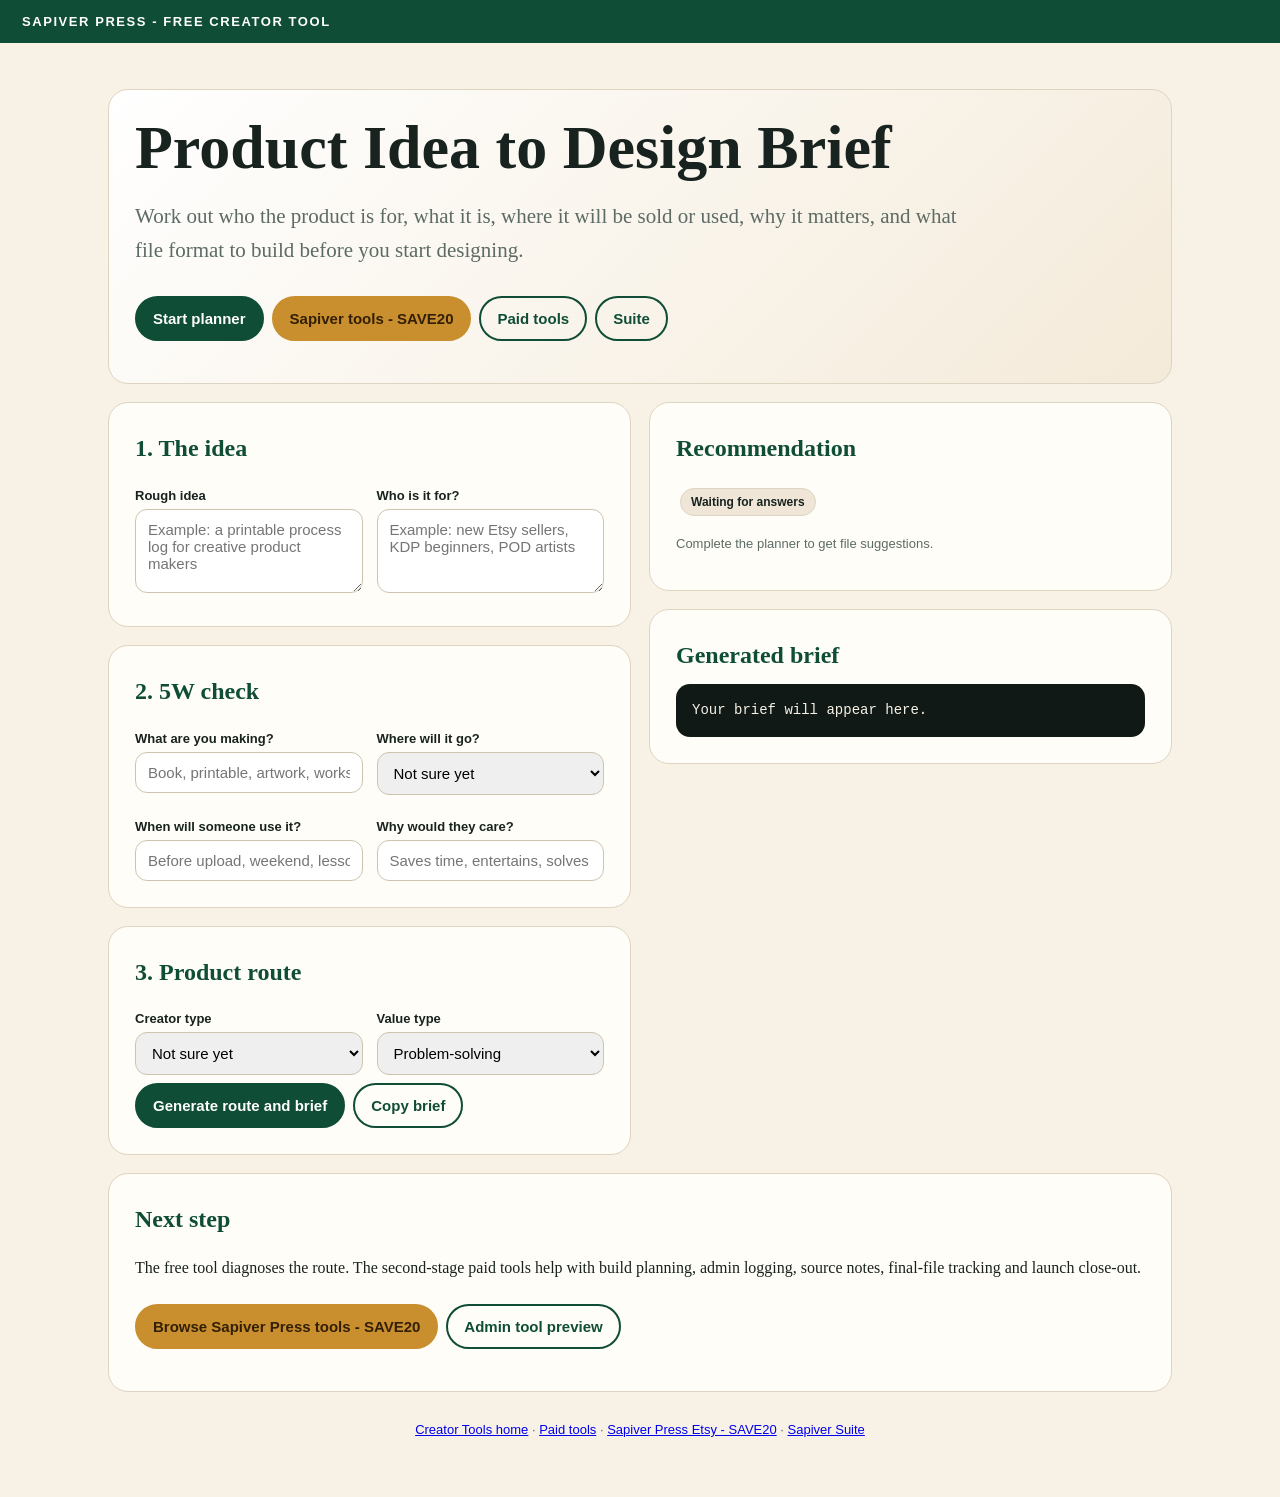
==== product-idea-to-design-brief/index.html @ 30219fad "Add free product idea to design brief tool" ====
<!doctype html>
<html lang="en-GB">
<head>
<meta charset="utf-8">
<meta name="viewport" content="width=device-width, initial-scale=1">
<title>Product Idea to Design Brief | Sapiver Press</title>
<meta name="description" content="Free Sapiver Press planning tool: turn a rough idea into a product route, file-format suggestion and design brief.">
<style>
:root{--ink:#18231f;--muted:#5d6b65;--paper:#f7f1e6;--panel:#fffdf8;--soft:#efe6d7;--green:#0f4d36;--gold:#c98f2f;--line:#ded4c2}*{box-sizing:border-box}body{margin:0;font-family:Georgia,'Times New Roman',serif;color:var(--ink);background:var(--paper);line-height:1.6}.topbar{background:var(--green);color:white;font:700 13px Arial,sans-serif;letter-spacing:.12em;text-transform:uppercase;padding:14px 22px}.wrap{max-width:1100px;margin:0 auto;padding:28px 18px 60px}header,section,.card{background:var(--panel);border:1px solid var(--line);border-radius:20px;padding:26px;margin-top:18px}header{background:linear-gradient(135deg,#fff 0%,#f4ead9 100%)}h1{font-size:clamp(34px,6vw,62px);line-height:1.02;margin:0 0 16px}h2{color:var(--green);margin:0 0 10px}.subtitle{font-size:21px;color:var(--muted);max-width:850px}.grid{display:grid;grid-template-columns:1fr 1fr;gap:18px}.formgrid{display:grid;grid-template-columns:1fr 1fr;gap:14px}label{display:block;font:700 13px Arial,sans-serif;margin:10px 0 6px}textarea,input,select{width:100%;border:1px solid #cfc3af;border-radius:12px;padding:11px 12px;font:15px Arial,sans-serif}textarea{min-height:84px}.btn{display:inline-block;margin:8px 8px 0 0;padding:12px 16px;border-radius:999px;border:2px solid var(--green);text-decoration:none;font:700 15px Arial,sans-serif;color:var(--green);cursor:pointer;background:transparent}.primary{background:var(--green);color:white}.gold{background:var(--gold);border-color:var(--gold);color:#332004}.tag{display:inline-block;background:var(--soft);border:1px solid var(--line);border-radius:999px;padding:6px 10px;margin:4px;font:700 12px Arial,sans-serif}.output{white-space:pre-wrap;background:#101915;color:#f7f1e6;border-radius:14px;padding:16px;font:14px/1.45 Consolas,Monaco,monospace;overflow:auto;max-height:520px}.mini{font:13px Arial,sans-serif;color:var(--muted)}footer{text-align:center;color:var(--muted);font:13px Arial,sans-serif;margin-top:30px}@media(max-width:850px){.grid,.formgrid{grid-template-columns:1fr}}
</style>
</head>
<body><div class="topbar">Sapiver Press - Free Creator Tool</div><main class="wrap">
<header><h1>Product Idea to Design Brief</h1><p class="subtitle">Work out who the product is for, what it is, where it will be sold or used, why it matters, and what file format to build before you start designing.</p><p><a class="btn primary" href="#planner">Start planner</a><a class="btn gold" href="https://sapiverpress.etsy.com?coupon=SAVE20">Sapiver tools - SAVE20</a><a class="btn" href="/paid-tools/">Paid tools</a><a class="btn" href="https://suite.sapiverpress.co.uk">Suite</a></p></header>
<div class="grid" id="planner"><div>
<section><h2>1. The idea</h2><div class="formgrid"><div><label>Rough idea</label><textarea id="idea" placeholder="Example: a printable process log for creative product makers"></textarea></div><div><label>Who is it for?</label><textarea id="who" placeholder="Example: new Etsy sellers, KDP beginners, POD artists"></textarea></div></div></section>
<section><h2>2. 5W check</h2><div class="formgrid"><div><label>What are you making?</label><input id="what" placeholder="Book, printable, artwork, worksheet, tool..."></div><div><label>Where will it go?</label><select id="where"><option>Not sure yet</option><option>Amazon KDP</option><option>Etsy digital download</option><option>Print-on-demand</option><option>Own website/free resource</option><option>Classroom/home printable</option></select></div><div><label>When will someone use it?</label><input id="when" placeholder="Before upload, weekend, lesson, gift..."></div><div><label>Why would they care?</label><input id="why" placeholder="Saves time, entertains, solves a problem..."></div></div></section>
<section><h2>3. Product route</h2><div class="formgrid"><div><label>Creator type</label><select id="creator"><option>Not sure yet</option><option>Publisher / author</option><option>Printable seller</option><option>Designer</option><option>Artist</option><option>POD seller</option><option>Worksheet creator</option><option>Game/product maker</option></select></div><div><label>Value type</label><select id="value"><option>Problem-solving</option><option>Entertainment</option><option>Educational</option><option>Relaxing</option><option>Mixed</option></select></div></div><button class="btn primary" onclick="generate()">Generate route and brief</button><button class="btn" onclick="copyBrief()">Copy brief</button></section>
</div><aside><section><h2>Recommendation</h2><p id="route"><span class="tag">Waiting for answers</span></p><p id="files" class="mini">Complete the planner to get file suggestions.</p></section><section><h2>Generated brief</h2><div class="output" id="out">Your brief will appear here.</div></section></aside></div>
<section><h2>Next step</h2><p>The free tool diagnoses the route. The second-stage paid tools help with build planning, admin logging, source notes, final-file tracking and launch close-out.</p><p><a class="btn gold" href="https://sapiverpress.etsy.com?coupon=SAVE20">Browse Sapiver Press tools - SAVE20</a><a class="btn" href="/admin-checklist/">Admin tool preview</a></p></section>
<footer><a href="/">Creator Tools home</a> · <a href="/paid-tools/">Paid tools</a> · <a href="https://sapiverpress.etsy.com?coupon=SAVE20">Sapiver Press Etsy - SAVE20</a> · <a href="https://suite.sapiverpress.co.uk">Sapiver Suite</a></footer>
</main><script>
function v(id){return document.getElementById(id).value.trim()}
function detect(){const txt=(v('where')+' '+v('creator')+' '+v('what')+' '+v('idea')).toLowerCase();if(txt.includes('kdp')||txt.includes('paperback')||txt.includes('book'))return 'KDP / publishing route';if(txt.includes('etsy')||txt.includes('printable')||txt.includes('pdf'))return 'Etsy printable / digital download route';if(txt.includes('pod')||txt.includes('print-on-demand'))return 'POD artwork route';if(txt.includes('worksheet')||txt.includes('classroom'))return 'Worksheet / classroom resource route';if(txt.includes('website')||txt.includes('free resource'))return 'Website lead magnet route';return 'Idea not ready / needs route decision'}
function fileList(route){if(route.includes('KDP'))return ['Interior PDF','Full-spread cover PDF','Upload notes','Title/description/keyword draft','Final-file folder'];if(route.includes('Etsy'))return ['Printable PDF','Customer ZIP','Readme/start-here file','Preview images','Listing text'];if(route.includes('POD'))return ['Provider template','High-resolution artwork','Transparent PNG if needed','Mockups','Safe-area notes'];if(route.includes('Worksheet'))return ['A4 PDF','US Letter PDF if needed','Answer sheet','Teacher/parent notes','Preview images'];if(route.includes('Website'))return ['HTML landing page','Downloadable PDF','CTA link','Simple deployment notes'];return ['5W answers','Niche/audience notes','Distribution route decision','Finished product sentence']}
function generate(){const route=detect();const files=fileList(route);document.getElementById('route').innerHTML='<span class="tag">'+route+'</span>';document.getElementById('files').innerHTML='<strong>Files to build:</strong><br>- '+files.join('<br>- ');const brief=`SAPIVER PRESS - PRODUCT IDEA TO DESIGN BRIEF\n\nIdea: ${v('idea')||'[not filled]'}\nWho: ${v('who')||'[not filled]'}\nWhat: ${v('what')||'[not filled]'}\nWhere: ${v('where')||'[not filled]'}\nWhen: ${v('when')||'[not filled]'}\nWhy: ${v('why')||'[not filled]'}\nCreator type: ${v('creator')||'[not filled]'}\nValue type: ${v('value')||'[not filled]'}\n\nSuggested route: ${route}\n\nFiles to build:\n- ${files.join('\n- ')}\n\nNext action:\nCreate a folder, build one small sample/test file, then move into the paid build/admin tools if the route is worth pursuing.\n\nSapiver Press SAVE20 link:\nhttps://sapiverpress.etsy.com?coupon=SAVE20`;document.getElementById('out').textContent=brief}
function copyBrief(){navigator.clipboard.writeText(document.getElementById('out').textContent)}
</script></body></html>
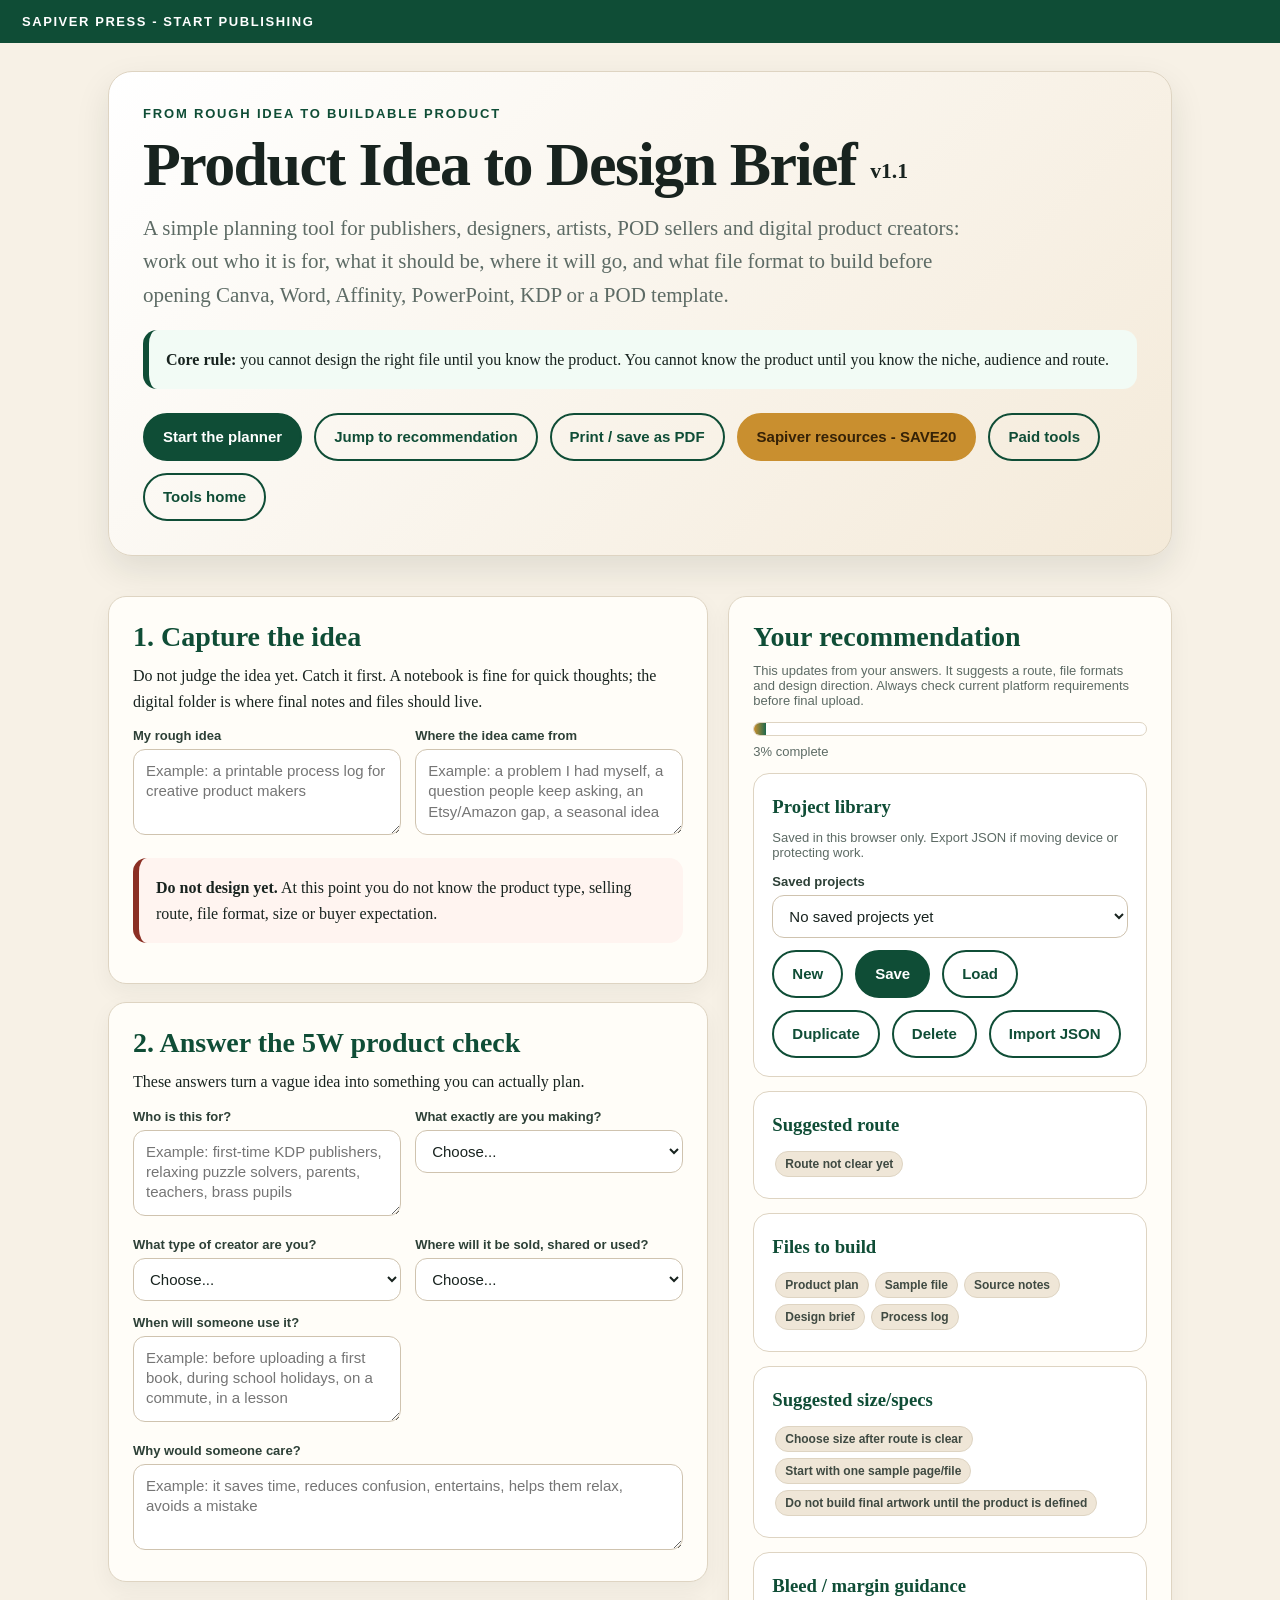
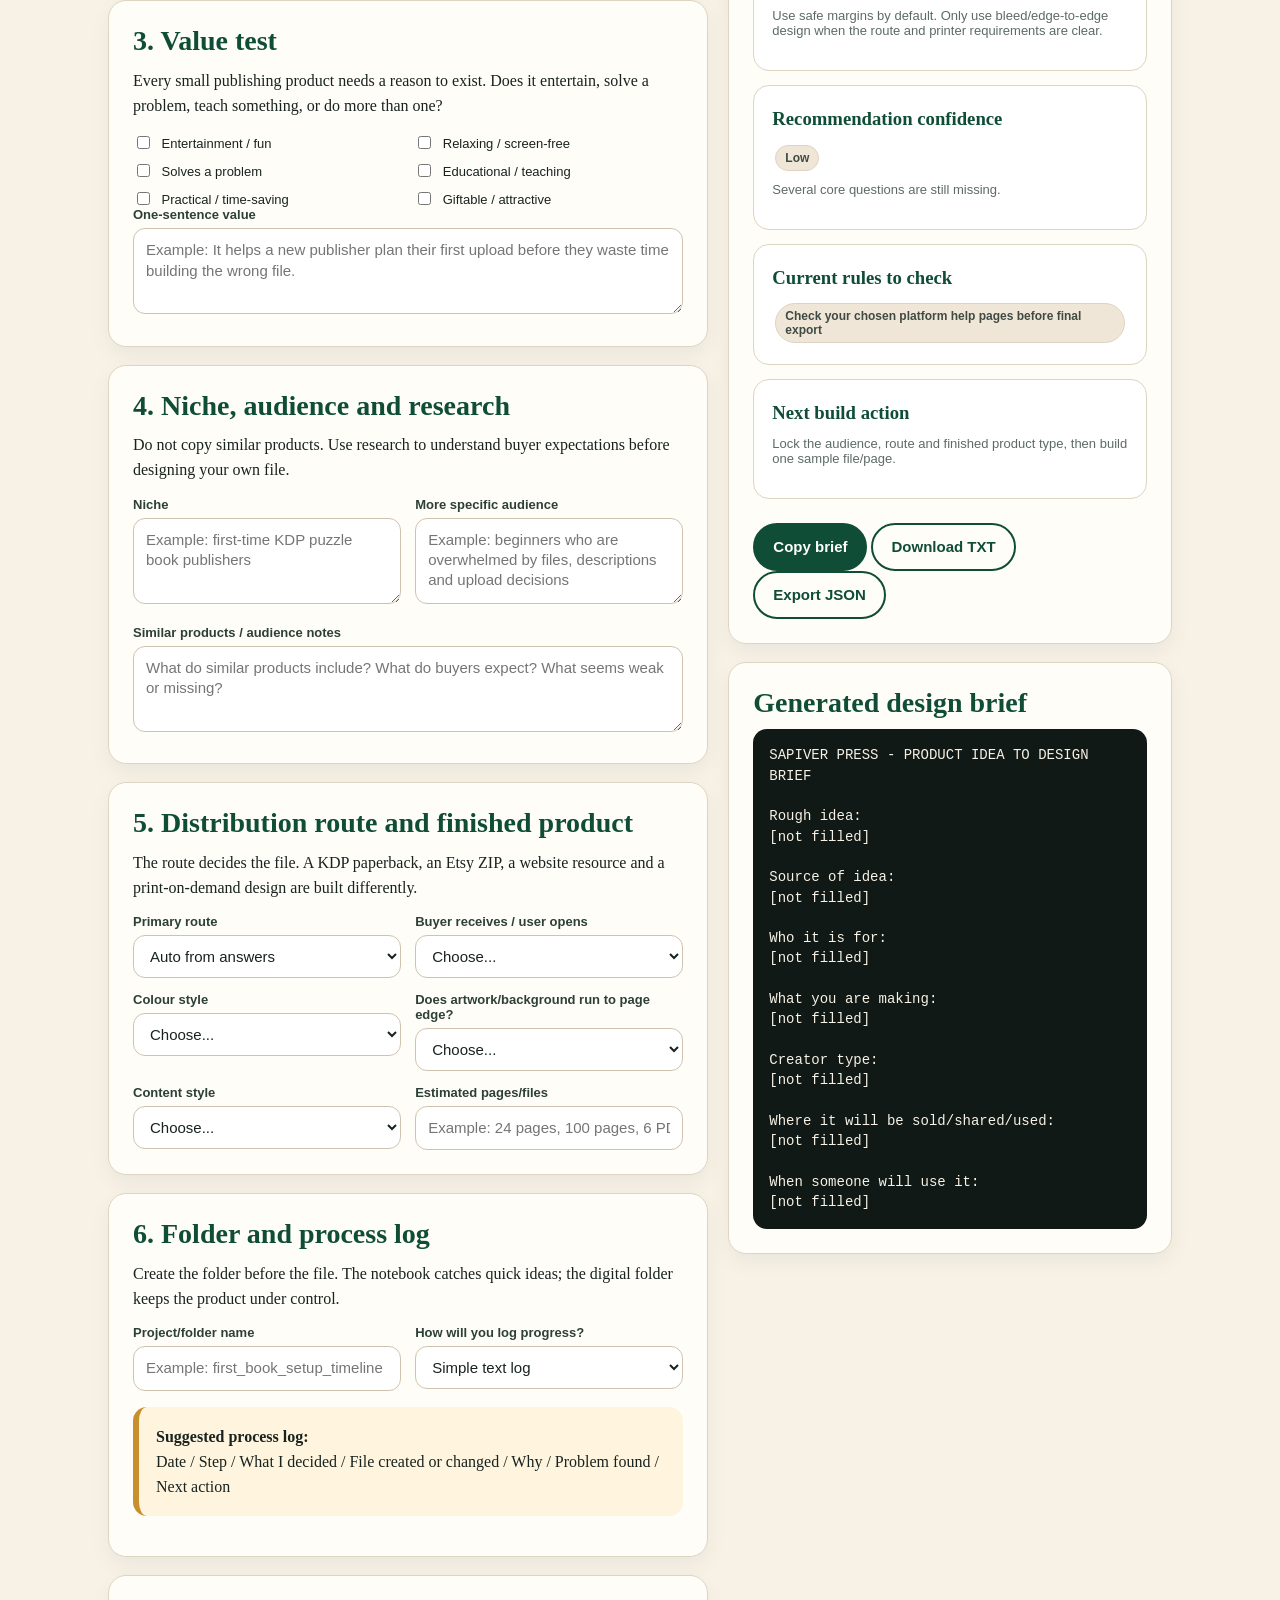
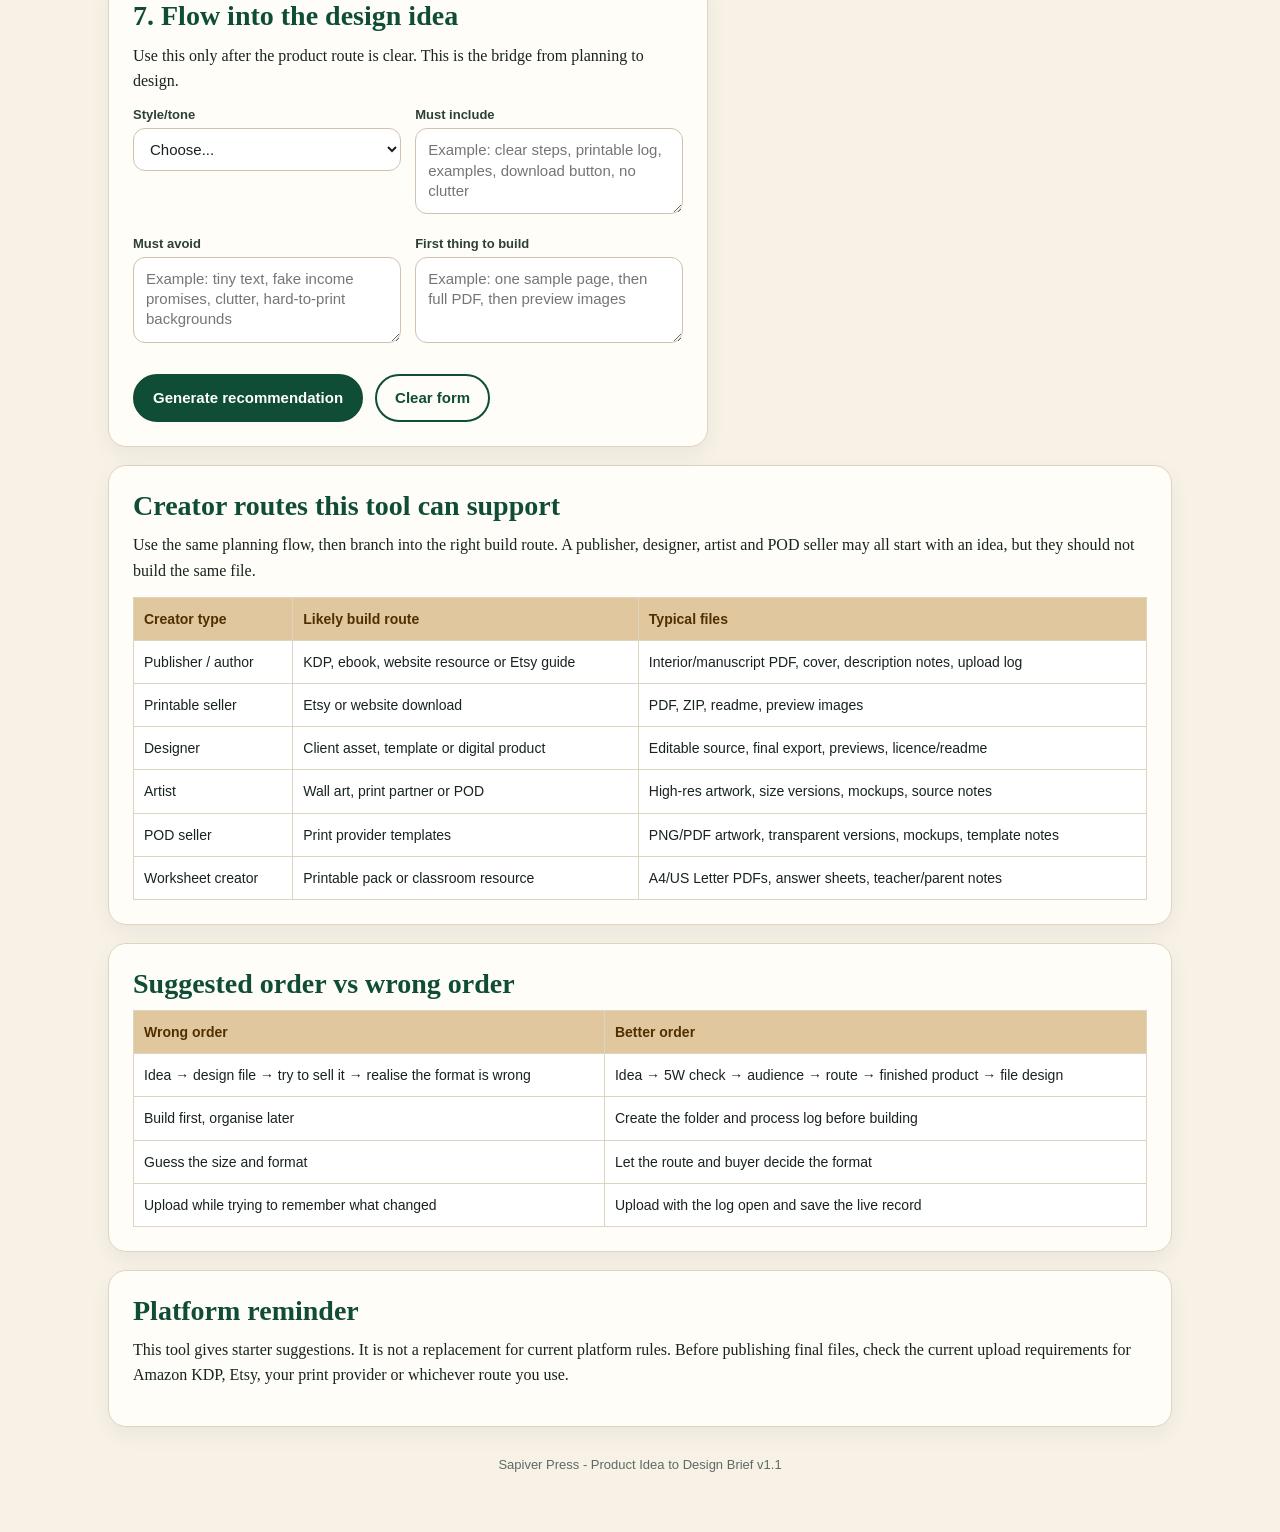
==== commit e4da8df3: "Replace rough planner with v1.1 uploaded HTML" ====
--- a/product-idea-to-design-brief/index.html
+++ b/product-idea-to-design-brief/index.html
@@ -1,27 +1,486 @@
 <!doctype html>
 <html lang="en-GB">
 <head>
-<meta charset="utf-8">
-<meta name="viewport" content="width=device-width, initial-scale=1">
-<title>Product Idea to Design Brief | Sapiver Press</title>
-<meta name="description" content="Free Sapiver Press planning tool: turn a rough idea into a product route, file-format suggestion and design brief.">
-<style>
-:root{--ink:#18231f;--muted:#5d6b65;--paper:#f7f1e6;--panel:#fffdf8;--soft:#efe6d7;--green:#0f4d36;--gold:#c98f2f;--line:#ded4c2}*{box-sizing:border-box}body{margin:0;font-family:Georgia,'Times New Roman',serif;color:var(--ink);background:var(--paper);line-height:1.6}.topbar{background:var(--green);color:white;font:700 13px Arial,sans-serif;letter-spacing:.12em;text-transform:uppercase;padding:14px 22px}.wrap{max-width:1100px;margin:0 auto;padding:28px 18px 60px}header,section,.card{background:var(--panel);border:1px solid var(--line);border-radius:20px;padding:26px;margin-top:18px}header{background:linear-gradient(135deg,#fff 0%,#f4ead9 100%)}h1{font-size:clamp(34px,6vw,62px);line-height:1.02;margin:0 0 16px}h2{color:var(--green);margin:0 0 10px}.subtitle{font-size:21px;color:var(--muted);max-width:850px}.grid{display:grid;grid-template-columns:1fr 1fr;gap:18px}.formgrid{display:grid;grid-template-columns:1fr 1fr;gap:14px}label{display:block;font:700 13px Arial,sans-serif;margin:10px 0 6px}textarea,input,select{width:100%;border:1px solid #cfc3af;border-radius:12px;padding:11px 12px;font:15px Arial,sans-serif}textarea{min-height:84px}.btn{display:inline-block;margin:8px 8px 0 0;padding:12px 16px;border-radius:999px;border:2px solid var(--green);text-decoration:none;font:700 15px Arial,sans-serif;color:var(--green);cursor:pointer;background:transparent}.primary{background:var(--green);color:white}.gold{background:var(--gold);border-color:var(--gold);color:#332004}.tag{display:inline-block;background:var(--soft);border:1px solid var(--line);border-radius:999px;padding:6px 10px;margin:4px;font:700 12px Arial,sans-serif}.output{white-space:pre-wrap;background:#101915;color:#f7f1e6;border-radius:14px;padding:16px;font:14px/1.45 Consolas,Monaco,monospace;overflow:auto;max-height:520px}.mini{font:13px Arial,sans-serif;color:var(--muted)}footer{text-align:center;color:var(--muted);font:13px Arial,sans-serif;margin-top:30px}@media(max-width:850px){.grid,.formgrid{grid-template-columns:1fr}}
-</style>
+  <meta charset="utf-8">
+  <meta name="viewport" content="width=device-width, initial-scale=1">
+  <title>Product Idea to Design Brief v1.1 | Sapiver Press</title>
+  <meta name="description" content="A guided Sapiver Press planning tool for publishers, designers, artists, POD sellers and digital product creators: turn a rough idea into a route, file-format recommendation and design brief.">
+  <meta name="robots" content="index,follow">
+  <style>
+    :root{
+      --ink:#18231f;--muted:#5d6b65;--paper:#f7f1e6;--panel:#fffdf8;--soft:#efe6d7;
+      --green:#0f4d36;--green2:#1d684d;--gold:#c98f2f;--line:#ded4c2;--warn:#fff4dd;
+      --bad:#8b2f24;--good:#0f4d36;--blue:#244a73;--shadow:0 14px 34px rgba(24,35,31,.10);
+    }
+    *{box-sizing:border-box}
+    html{scroll-behavior:smooth}
+    body{margin:0;font-family:Georgia,'Times New Roman',serif;color:var(--ink);background:var(--paper);line-height:1.58}
+    a{color:var(--green2);font-weight:700}
+    .topbar{background:var(--green);color:white;font:700 13px Arial,sans-serif;letter-spacing:.12em;text-transform:uppercase;padding:14px 22px}
+    .wrap{max-width:1100px;margin:0 auto;padding:28px 18px 60px}
+    header.hero{background:linear-gradient(135deg,#fff 0%,#f4ead9 100%);border:1px solid var(--line);border-radius:24px;padding:34px;box-shadow:var(--shadow)}
+    .eyebrow{color:var(--green);font:700 13px Arial,sans-serif;letter-spacing:.14em;text-transform:uppercase;margin-bottom:12px}
+    h1{font-size:clamp(34px,6vw,62px);line-height:1.02;margin:0 0 16px;letter-spacing:-.025em}
+    .subtitle{font-size:21px;color:var(--muted);max-width:850px;margin:0 0 18px}
+    .small{font:14px Arial,sans-serif;color:var(--muted)}
+    .buttons{display:flex;flex-wrap:wrap;gap:12px;margin-top:24px}
+    .btn{display:inline-flex;align-items:center;justify-content:center;gap:8px;font:700 15px Arial,sans-serif;text-decoration:none;border-radius:999px;padding:13px 18px;border:2px solid var(--green);cursor:pointer;line-height:1.2}
+    .btn.primary{background:var(--green);color:white}.btn.secondary{background:transparent;color:var(--green)}.btn.gold{background:var(--gold);border-color:var(--gold);color:#352207}
+    .grid{display:grid;grid-template-columns:1.15fr .85fr;gap:20px;margin-top:22px;align-items:start}
+    section,.card{background:var(--panel);border:1px solid var(--line);border-radius:18px;padding:24px;margin-top:18px;box-shadow:0 8px 22px rgba(24,35,31,.05)}
+    section h2,.card h2{font-size:28px;line-height:1.16;margin:0 0 10px;color:var(--green)}
+    section h3{font-size:21px;margin:22px 0 8px;color:#26372f}
+    p{margin:0 0 14px}.mini{font:13px Arial,sans-serif;color:var(--muted)}
+    .callout{background:var(--warn);border-left:6px solid var(--gold);padding:17px;border-radius:14px;margin:16px 0}
+    .danger{background:#fff4f0;border-left-color:var(--bad)}
+    .success{background:#f2fbf5;border-left-color:var(--good)}
+    .formgrid{display:grid;grid-template-columns:repeat(2,minmax(0,1fr));gap:14px}
+    label{display:block;font:700 13px Arial,sans-serif;color:#2d4037;margin:0 0 6px}
+    textarea,input,select{width:100%;border:1px solid #cfc3af;border-radius:12px;background:#fff;color:var(--ink);padding:11px 12px;font:15px Arial,sans-serif;line-height:1.35}
+    textarea{min-height:86px;resize:vertical}
+    input[type="checkbox"]{width:auto;margin-right:8px;transform:translateY(1px)}
+    .checks{display:grid;grid-template-columns:repeat(2,minmax(0,1fr));gap:9px 12px;margin-top:8px}
+    .checks label{font-weight:500;margin:0;color:var(--ink)}
+    .stepnav{display:flex;gap:8px;flex-wrap:wrap;margin:20px 0 0}.pill{font:700 12px Arial,sans-serif;color:var(--green);border:1px solid var(--line);background:#fff;border-radius:999px;padding:8px 10px;text-decoration:none}
+    .sticky{position:sticky;top:16px}.result{background:#fff;border:1px solid var(--line);border-radius:16px;padding:18px;margin-top:14px}.result h3{margin:0 0 8px;color:var(--green)}
+    .tag{display:inline-block;background:var(--soft);border:1px solid var(--line);border-radius:999px;padding:5px 9px;margin:3px;font:700 12px Arial,sans-serif;color:#3f4a42}
+    .output{white-space:pre-wrap;background:#101915;color:#f7f1e6;border-radius:14px;padding:16px;font:14px/1.45 Consolas,Monaco,monospace;overflow:auto;max-height:500px}
+    .progressbox{background:#fff;border:1px solid var(--line);border-radius:999px;height:14px;overflow:hidden;margin:10px 0 8px}.progressbar{height:100%;width:0;background:linear-gradient(90deg,var(--gold),var(--green2));transition:width .2s ease}
+    table{width:100%;border-collapse:collapse;margin-top:10px;font-family:Arial,sans-serif;font-size:14px;background:white}th,td{border:1px solid var(--line);padding:10px;vertical-align:top}th{background:#e0c79d;color:#503000;text-align:left}
+    footer{text-align:center;color:var(--muted);font:13px Arial,sans-serif;margin-top:30px}
+    .hiddenprint{display:block}
+    @media(max-width:900px){.grid{grid-template-columns:1fr}.sticky{position:static}.formgrid{grid-template-columns:1fr}.checks{grid-template-columns:1fr}}
+    @media print{body{background:white}.topbar,.buttons,.stepnav,.sticky .buttons,.hiddenprint{display:none!important}.wrap{max-width:none;padding:0}header.hero,section,.card{box-shadow:none;border-radius:0;break-inside:avoid}.grid{display:block}.output{background:#fff;color:#111;border:1px solid #999}.result{break-inside:avoid}}
+  </style>
 </head>
-<body><div class="topbar">Sapiver Press - Free Creator Tool</div><main class="wrap">
-<header><h1>Product Idea to Design Brief</h1><p class="subtitle">Work out who the product is for, what it is, where it will be sold or used, why it matters, and what file format to build before you start designing.</p><p><a class="btn primary" href="#planner">Start planner</a><a class="btn gold" href="https://sapiverpress.etsy.com?coupon=SAVE20">Sapiver tools - SAVE20</a><a class="btn" href="/paid-tools/">Paid tools</a><a class="btn" href="https://suite.sapiverpress.co.uk">Suite</a></p></header>
-<div class="grid" id="planner"><div>
-<section><h2>1. The idea</h2><div class="formgrid"><div><label>Rough idea</label><textarea id="idea" placeholder="Example: a printable process log for creative product makers"></textarea></div><div><label>Who is it for?</label><textarea id="who" placeholder="Example: new Etsy sellers, KDP beginners, POD artists"></textarea></div></div></section>
-<section><h2>2. 5W check</h2><div class="formgrid"><div><label>What are you making?</label><input id="what" placeholder="Book, printable, artwork, worksheet, tool..."></div><div><label>Where will it go?</label><select id="where"><option>Not sure yet</option><option>Amazon KDP</option><option>Etsy digital download</option><option>Print-on-demand</option><option>Own website/free resource</option><option>Classroom/home printable</option></select></div><div><label>When will someone use it?</label><input id="when" placeholder="Before upload, weekend, lesson, gift..."></div><div><label>Why would they care?</label><input id="why" placeholder="Saves time, entertains, solves a problem..."></div></div></section>
-<section><h2>3. Product route</h2><div class="formgrid"><div><label>Creator type</label><select id="creator"><option>Not sure yet</option><option>Publisher / author</option><option>Printable seller</option><option>Designer</option><option>Artist</option><option>POD seller</option><option>Worksheet creator</option><option>Game/product maker</option></select></div><div><label>Value type</label><select id="value"><option>Problem-solving</option><option>Entertainment</option><option>Educational</option><option>Relaxing</option><option>Mixed</option></select></div></div><button class="btn primary" onclick="generate()">Generate route and brief</button><button class="btn" onclick="copyBrief()">Copy brief</button></section>
-</div><aside><section><h2>Recommendation</h2><p id="route"><span class="tag">Waiting for answers</span></p><p id="files" class="mini">Complete the planner to get file suggestions.</p></section><section><h2>Generated brief</h2><div class="output" id="out">Your brief will appear here.</div></section></aside></div>
-<section><h2>Next step</h2><p>The free tool diagnoses the route. The second-stage paid tools help with build planning, admin logging, source notes, final-file tracking and launch close-out.</p><p><a class="btn gold" href="https://sapiverpress.etsy.com?coupon=SAVE20">Browse Sapiver Press tools - SAVE20</a><a class="btn" href="/admin-checklist/">Admin tool preview</a></p></section>
-<footer><a href="/">Creator Tools home</a> · <a href="/paid-tools/">Paid tools</a> · <a href="https://sapiverpress.etsy.com?coupon=SAVE20">Sapiver Press Etsy - SAVE20</a> · <a href="https://suite.sapiverpress.co.uk">Sapiver Suite</a></footer>
-</main><script>
-function v(id){return document.getElementById(id).value.trim()}
-function detect(){const txt=(v('where')+' '+v('creator')+' '+v('what')+' '+v('idea')).toLowerCase();if(txt.includes('kdp')||txt.includes('paperback')||txt.includes('book'))return 'KDP / publishing route';if(txt.includes('etsy')||txt.includes('printable')||txt.includes('pdf'))return 'Etsy printable / digital download route';if(txt.includes('pod')||txt.includes('print-on-demand'))return 'POD artwork route';if(txt.includes('worksheet')||txt.includes('classroom'))return 'Worksheet / classroom resource route';if(txt.includes('website')||txt.includes('free resource'))return 'Website lead magnet route';return 'Idea not ready / needs route decision'}
-function fileList(route){if(route.includes('KDP'))return ['Interior PDF','Full-spread cover PDF','Upload notes','Title/description/keyword draft','Final-file folder'];if(route.includes('Etsy'))return ['Printable PDF','Customer ZIP','Readme/start-here file','Preview images','Listing text'];if(route.includes('POD'))return ['Provider template','High-resolution artwork','Transparent PNG if needed','Mockups','Safe-area notes'];if(route.includes('Worksheet'))return ['A4 PDF','US Letter PDF if needed','Answer sheet','Teacher/parent notes','Preview images'];if(route.includes('Website'))return ['HTML landing page','Downloadable PDF','CTA link','Simple deployment notes'];return ['5W answers','Niche/audience notes','Distribution route decision','Finished product sentence']}
-function generate(){const route=detect();const files=fileList(route);document.getElementById('route').innerHTML='<span class="tag">'+route+'</span>';document.getElementById('files').innerHTML='<strong>Files to build:</strong><br>- '+files.join('<br>- ');const brief=`SAPIVER PRESS - PRODUCT IDEA TO DESIGN BRIEF\n\nIdea: ${v('idea')||'[not filled]'}\nWho: ${v('who')||'[not filled]'}\nWhat: ${v('what')||'[not filled]'}\nWhere: ${v('where')||'[not filled]'}\nWhen: ${v('when')||'[not filled]'}\nWhy: ${v('why')||'[not filled]'}\nCreator type: ${v('creator')||'[not filled]'}\nValue type: ${v('value')||'[not filled]'}\n\nSuggested route: ${route}\n\nFiles to build:\n- ${files.join('\n- ')}\n\nNext action:\nCreate a folder, build one small sample/test file, then move into the paid build/admin tools if the route is worth pursuing.\n\nSapiver Press SAVE20 link:\nhttps://sapiverpress.etsy.com?coupon=SAVE20`;document.getElementById('out').textContent=brief}
-function copyBrief(){navigator.clipboard.writeText(document.getElementById('out').textContent)}
-</script></body></html>
+<body>
+  <div class="topbar">Sapiver Press - Start Publishing</div>
+  <main class="wrap">
+    <header class="hero">
+      <div class="eyebrow">From rough idea to buildable product</div>
+      <h1>Product Idea to Design Brief <span style="font-size:.35em;letter-spacing:0;vertical-align:middle">v1.1</span></h1>
+      <p class="subtitle">A simple planning tool for publishers, designers, artists, POD sellers and digital product creators: work out who it is for, what it should be, where it will go, and what file format to build before opening Canva, Word, Affinity, PowerPoint, KDP or a POD template.</p>
+      <div class="callout success"><strong>Core rule:</strong> you cannot design the right file until you know the product. You cannot know the product until you know the niche, audience and route.</div>
+      <div class="buttons">
+        <a class="btn primary" href="#planner">Start the planner</a>
+        <a class="btn secondary" href="#result">Jump to recommendation</a>
+        <button class="btn secondary" type="button" onclick="window.print()">Print / save as PDF</button>
+        <a class="btn gold" href="https://sapiverpress.etsy.com?coupon=SAVE20">Sapiver resources - SAVE20</a>
+        <a class="btn secondary" href="/paid-tools/">Paid tools</a>
+        <a class="btn secondary" href="/">Tools home</a>
+      </div>
+    </header>
+
+    <div class="grid">
+      <div id="planner">
+        <section id="idea">
+          <h2>1. Capture the idea</h2>
+          <p>Do not judge the idea yet. Catch it first. A notebook is fine for quick thoughts; the digital folder is where final notes and files should live.</p>
+          <div class="formgrid">
+            <div><label for="ideaText">My rough idea</label><textarea id="ideaText" placeholder="Example: a printable process log for creative product makers"></textarea></div>
+            <div><label for="ideaSource">Where the idea came from</label><textarea id="ideaSource" placeholder="Example: a problem I had myself, a question people keep asking, an Etsy/Amazon gap, a seasonal idea"></textarea></div>
+          </div>
+          <div class="callout danger"><strong>Do not design yet.</strong> At this point you do not know the product type, selling route, file format, size or buyer expectation.</div>
+        </section>
+
+        <section id="fivew">
+          <h2>2. Answer the 5W product check</h2>
+          <p>These answers turn a vague idea into something you can actually plan.</p>
+          <div class="formgrid">
+            <div><label for="who">Who is this for?</label><textarea id="who" placeholder="Example: first-time KDP publishers, relaxing puzzle solvers, parents, teachers, brass pupils"></textarea></div>
+            <div><label for="what">What exactly are you making?</label><select id="what"><option value="">Choose...</option><option>Paperback book</option><option>Printable PDF</option><option>Digital ZIP pack</option><option>Worksheet pack</option><option>Notebook / planner</option><option>Checklist / process log</option><option>Guide / workbook</option><option>Game / cards</option><option>Website free resource</option><option>POD artwork/product</option><option>Other</option></select></div>
+            <div><label for="creatorType">What type of creator are you?</label><select id="creatorType"><option value="">Choose...</option><option>Publisher / author</option><option>Printable seller</option><option>Designer</option><option>Artist</option><option>POD seller</option><option>Worksheet creator</option><option>Game/product maker</option><option>Digital product maker</option><option>Not sure yet</option></select></div>
+            <div><label for="where">Where will it be sold, shared or used?</label><select id="where"><option value="">Choose...</option><option>Amazon KDP</option><option>Etsy digital download</option><option>Own website/free resource</option><option>Print-on-demand</option><option>Classroom/home use</option><option>Social traffic lead magnet</option><option>Bundle with another product</option><option>Not sure yet</option></select></div>
+            <div><label for="whenUse">When will someone use it?</label><textarea id="whenUse" placeholder="Example: before uploading a first book, during school holidays, on a commute, in a lesson"></textarea></div>
+            <div style="grid-column:1/-1"><label for="whyCare">Why would someone care?</label><textarea id="whyCare" placeholder="Example: it saves time, reduces confusion, entertains, helps them relax, avoids a mistake"></textarea></div>
+          </div>
+        </section>
+
+        <section id="value">
+          <h2>3. Value test</h2>
+          <p>Every small publishing product needs a reason to exist. Does it entertain, solve a problem, teach something, or do more than one?</p>
+          <div class="checks">
+            <label><input type="checkbox" id="valEntertainment"> Entertainment / fun</label>
+            <label><input type="checkbox" id="valRelaxing"> Relaxing / screen-free</label>
+            <label><input type="checkbox" id="valProblem"> Solves a problem</label>
+            <label><input type="checkbox" id="valEducation"> Educational / teaching</label>
+            <label><input type="checkbox" id="valPractical"> Practical / time-saving</label>
+            <label><input type="checkbox" id="valGift"> Giftable / attractive</label>
+          </div>
+          <div><label for="valueSentence">One-sentence value</label><textarea id="valueSentence" placeholder="Example: It helps a new publisher plan their first upload before they waste time building the wrong file."></textarea></div>
+        </section>
+
+        <section id="niche">
+          <h2>4. Niche, audience and research</h2>
+          <p>Do not copy similar products. Use research to understand buyer expectations before designing your own file.</p>
+          <div class="formgrid">
+            <div><label for="nicheText">Niche</label><textarea id="nicheText" placeholder="Example: first-time KDP puzzle book publishers"></textarea></div>
+            <div><label for="audienceText">More specific audience</label><textarea id="audienceText" placeholder="Example: beginners who are overwhelmed by files, descriptions and upload decisions"></textarea></div>
+            <div style="grid-column:1/-1"><label for="researchNotes">Similar products / audience notes</label><textarea id="researchNotes" placeholder="What do similar products include? What do buyers expect? What seems weak or missing?"></textarea></div>
+          </div>
+        </section>
+
+        <section id="route">
+          <h2>5. Distribution route and finished product</h2>
+          <p>The route decides the file. A KDP paperback, an Etsy ZIP, a website resource and a print-on-demand design are built differently.</p>
+          <div class="formgrid">
+            <div><label for="primaryRoute">Primary route</label><select id="primaryRoute"><option value="">Auto from answers</option><option>Amazon KDP paperback</option><option>Etsy digital download</option><option>Website resource</option><option>Print-on-demand</option><option>Classroom/home printable</option><option>Social/content resource</option><option>Other/manual</option></select></div>
+            <div><label for="deliveryFormat">Buyer receives / user opens</label><select id="deliveryFormat"><option value="">Choose...</option><option>Printed paperback</option><option>Printable PDF</option><option>ZIP with multiple files</option><option>HTML web page</option><option>PNG/JPG design file</option><option>Mixed bundle</option><option>Not sure</option></select></div>
+            <div><label for="colourMode">Colour style</label><select id="colourMode"><option value="">Choose...</option><option>Black and white</option><option>Colour cover only</option><option>Full colour interior</option><option>Mixed</option></select></div>
+            <div><label for="edgeArt">Does artwork/background run to page edge?</label><select id="edgeArt"><option value="">Choose...</option><option>No - keep safe margins</option><option>Yes - edge-to-edge artwork/background</option><option>Not sure</option></select></div>
+            <div><label for="contentStyle">Content style</label><select id="contentStyle"><option value="">Choose...</option><option>Text-heavy guide</option><option>Puzzle/activity/workbook</option><option>Checklist/process log</option><option>Children/visual/music</option><option>Notebook/planner</option><option>Cards/game</option><option>Artwork/design</option></select></div>
+            <div><label for="pageCount">Estimated pages/files</label><input id="pageCount" placeholder="Example: 24 pages, 100 pages, 6 PDFs"></div>
+          </div>
+        </section>
+
+        <section id="folder">
+          <h2>6. Folder and process log</h2>
+          <p>Create the folder before the file. The notebook catches quick ideas; the digital folder keeps the product under control.</p>
+          <div class="formgrid">
+            <div><label for="projectName">Project/folder name</label><input id="projectName" placeholder="Example: first_book_setup_timeline"></div>
+            <div><label for="logStyle">How will you log progress?</label><select id="logStyle"><option>Simple text log</option><option>Notebook + final digital notes</option><option>Spreadsheet log</option><option>HTML export/print summary</option></select></div>
+          </div>
+          <div class="callout"><strong>Suggested process log:</strong><br>Date / Step / What I decided / File created or changed / Why / Problem found / Next action</div>
+        </section>
+
+        <section id="brief">
+          <h2>7. Flow into the design idea</h2>
+          <p>Use this only after the product route is clear. This is the bridge from planning to design.</p>
+          <div class="formgrid">
+            <div><label for="styleTone">Style/tone</label><select id="styleTone"><option value="">Choose...</option><option>Clean and practical</option><option>Premium and editorial</option><option>Playful and colourful</option><option>Calm and relaxing</option><option>Educational and structured</option><option>Bold social-first</option></select></div>
+            <div><label for="mustInclude">Must include</label><textarea id="mustInclude" placeholder="Example: clear steps, printable log, examples, download button, no clutter"></textarea></div>
+            <div><label for="mustAvoid">Must avoid</label><textarea id="mustAvoid" placeholder="Example: tiny text, fake income promises, clutter, hard-to-print backgrounds"></textarea></div>
+            <div><label for="firstBuild">First thing to build</label><textarea id="firstBuild" placeholder="Example: one sample page, then full PDF, then preview images"></textarea></div>
+          </div>
+          <div class="buttons"><button class="btn primary" type="button" onclick="generateRecommendation(true)">Generate recommendation</button><button class="btn secondary" type="button" onclick="clearAll()">Clear form</button></div>
+        </section>
+      </div>
+
+      <aside class="sticky" id="result">
+        <div class="card">
+          <h2>Your recommendation</h2>
+          <p class="mini">This updates from your answers. It suggests a route, file formats and design direction. Always check current platform requirements before final upload.</p>
+          <div class="progressbox"><div class="progressbar" id="progressbar"></div></div>
+          <div class="mini" id="progressText">0% complete</div>
+          <div class="result hiddenprint">
+            <h3>Project library</h3>
+            <p class="mini">Saved in this browser only. Export JSON if moving device or protecting work.</p>
+            <label for="projectSelect">Saved projects</label>
+            <select id="projectSelect"></select>
+            <div class="buttons" style="margin-top:12px">
+              <button class="btn secondary" type="button" onclick="newProject()">New</button>
+              <button class="btn primary" type="button" onclick="saveProject()">Save</button>
+              <button class="btn secondary" type="button" onclick="loadProject()">Load</button>
+              <button class="btn secondary" type="button" onclick="duplicateProject()">Duplicate</button>
+              <button class="btn secondary" type="button" onclick="deleteProject()">Delete</button>
+              <button class="btn secondary" type="button" onclick="document.getElementById('importFile').click()">Import JSON</button>
+              <input id="importFile" type="file" accept="application/json,.json" style="display:none" onchange="importProjectJSON(event)">
+            </div>
+          </div>
+          <div class="result">
+            <h3>Suggested route</h3>
+            <div id="routeOut"><span class="tag">Fill in the planner</span></div>
+          </div>
+          <div class="result">
+            <h3>Files to build</h3>
+            <div id="filesOut"><span class="tag">Waiting for answers</span></div>
+          </div>
+          <div class="result">
+            <h3>Suggested size/specs</h3>
+            <div id="specsOut"><span class="tag">Waiting for answers</span></div>
+          </div>
+          <div class="result">
+            <h3>Bleed / margin guidance</h3>
+            <p id="bleedOut" class="mini">Waiting for answers.</p>
+          </div>
+          <div class="result">
+            <h3>Recommendation confidence</h3>
+            <div id="confidenceOut"><span class="tag">Waiting for answers</span></div>
+          </div>
+          <div class="result">
+            <h3>Current rules to check</h3>
+            <div id="linksOut" class="mini">Waiting for route.</div>
+          </div>
+          <div class="result">
+            <h3>Next build action</h3>
+            <p id="nextOut" class="mini">Waiting for answers.</p>
+          </div>
+          <div class="buttons hiddenprint">
+            <button class="btn primary" type="button" onclick="copyBrief()">Copy brief</button>
+            <button class="btn secondary" type="button" onclick="downloadText()">Download TXT</button>
+            <button class="btn secondary" type="button" onclick="downloadJSON()">Export JSON</button>
+          </div>
+        </div>
+
+        <div class="card">
+          <h2>Generated design brief</h2>
+          <div class="output" id="briefOut">Complete the planner to generate a design brief.</div>
+        </div>
+      </aside>
+    </div>
+
+    <section>
+      <h2>Creator routes this tool can support</h2>
+      <p>Use the same planning flow, then branch into the right build route. A publisher, designer, artist and POD seller may all start with an idea, but they should not build the same file.</p>
+      <table>
+        <tr><th>Creator type</th><th>Likely build route</th><th>Typical files</th></tr>
+        <tr><td>Publisher / author</td><td>KDP, ebook, website resource or Etsy guide</td><td>Interior/manuscript PDF, cover, description notes, upload log</td></tr>
+        <tr><td>Printable seller</td><td>Etsy or website download</td><td>PDF, ZIP, readme, preview images</td></tr>
+        <tr><td>Designer</td><td>Client asset, template or digital product</td><td>Editable source, final export, previews, licence/readme</td></tr>
+        <tr><td>Artist</td><td>Wall art, print partner or POD</td><td>High-res artwork, size versions, mockups, source notes</td></tr>
+        <tr><td>POD seller</td><td>Print provider templates</td><td>PNG/PDF artwork, transparent versions, mockups, template notes</td></tr>
+        <tr><td>Worksheet creator</td><td>Printable pack or classroom resource</td><td>A4/US Letter PDFs, answer sheets, teacher/parent notes</td></tr>
+      </table>
+    </section>
+
+    <section>
+      <h2>Suggested order vs wrong order</h2>
+      <table>
+        <tr><th>Wrong order</th><th>Better order</th></tr>
+        <tr><td>Idea → design file → try to sell it → realise the format is wrong</td><td>Idea → 5W check → audience → route → finished product → file design</td></tr>
+        <tr><td>Build first, organise later</td><td>Create the folder and process log before building</td></tr>
+        <tr><td>Guess the size and format</td><td>Let the route and buyer decide the format</td></tr>
+        <tr><td>Upload while trying to remember what changed</td><td>Upload with the log open and save the live record</td></tr>
+      </table>
+    </section>
+
+    <section>
+      <h2>Platform reminder</h2>
+      <p>This tool gives starter suggestions. It is not a replacement for current platform rules. Before publishing final files, check the current upload requirements for Amazon KDP, Etsy, your print provider or whichever route you use.</p>
+    </section>
+
+    <footer>Sapiver Press - Product Idea to Design Brief v1.1</footer>
+  </main>
+
+<script>
+const ids = ['ideaText','ideaSource','who','what','creatorType','where','whenUse','whyCare','valueSentence','nicheText','audienceText','researchNotes','primaryRoute','deliveryFormat','colourMode','edgeArt','contentStyle','pageCount','projectName','logStyle','styleTone','mustInclude','mustAvoid','firstBuild'];
+const checks = ['valEntertainment','valRelaxing','valProblem','valEducation','valPractical','valGift'];
+function v(id){const el=document.getElementById(id); return el?String(el.value||'').trim():''}
+function checked(id){const el=document.getElementById(id); return !!(el&&el.checked)}
+function tags(items){return items.filter(Boolean).map(x=>`<span class="tag">${escapeHtml(x)}</span>`).join('')||'<span class="tag">Waiting for answers</span>'}
+function escapeHtml(s){return String(s).replace(/[&<>"]/g,m=>({'&':'&amp;','<':'&lt;','>':'&gt;','"':'&quot;'}[m]))}
+function routeGuess(){
+  const manual=v('primaryRoute'); if(manual) return manual;
+  const where=v('where'), what=v('what'), delivery=v('deliveryFormat'), creator=v('creatorType');
+  const blob=(where+' '+what+' '+delivery+' '+creator+' '+v('contentStyle')).toLowerCase();
+  if(blob.includes('kdp')||blob.includes('paperback')||blob.includes('printed paperback')) return 'Amazon KDP paperback';
+  if(blob.includes('etsy')||blob.includes('zip')) return 'Etsy digital download';
+  if(blob.includes('website')||blob.includes('html')) return 'Website resource';
+  if(blob.includes('print-on-demand')||blob.includes('pod')) return 'Print-on-demand';
+  if(blob.includes('classroom')||blob.includes('home')||blob.includes('printable pdf')||blob.includes('worksheet')) return 'Classroom/home printable';
+  if(blob.includes('social')) return 'Social/content resource';
+  if(creator==='Publisher / author') return 'Publisher route - choose KDP, ebook, website or Etsy';
+  if(creator==='Printable seller') return 'Printable seller route - Etsy/website PDF';
+  if(creator==='Designer') return 'Designer route - client/template deliverables';
+  if(creator==='Artist') return 'Artist route - print/POD/wall-art files';
+  if(creator==='POD seller') return 'Print-on-demand';
+  if(creator==='Worksheet creator') return 'Classroom/home printable';
+  if(creator==='Game/product maker') return 'Game/printable/web product route';
+  if(creator==='Digital product maker') return 'Digital product route - PDF/ZIP/HTML';
+  return 'Route not clear yet';
+}
+function valueTypes(){
+  const out=[];
+  if(checked('valEntertainment')) out.push('Entertainment/fun');
+  if(checked('valRelaxing')) out.push('Relaxing/screen-free');
+  if(checked('valProblem')) out.push('Problem-solving');
+  if(checked('valEducation')) out.push('Educational');
+  if(checked('valPractical')) out.push('Practical/time-saving');
+  if(checked('valGift')) out.push('Giftable/attractive');
+  return out;
+}
+function fileRecommendation(route){
+  const style=v('contentStyle');
+  if(route==='Amazon KDP paperback') return ['Interior PDF','Full-spread cover PDF','Cover/template notes','Saved title/description notes','Upload/process log','Previewer/proof check notes'];
+  if(route==='Etsy digital download') return ['Printable PDF','Customer ZIP','Start-here/readme file','Preview PNG/JPG images','Listing text','Support reply note'];
+  if(route==='Website resource') return ['Mobile-friendly HTML page','Downloadable PDF','CTA/shop link','Simple preview image','Update/process log'];
+  if(route==='Print-on-demand') return ['High-resolution PNG/PDF','Transparent PNG if needed','Mockup images','Product/listing copy','Source/licence notes','Provider template notes'];
+  if(route==='Classroom/home printable') return ['A4 PDF','US Letter PDF if selling wider','Answer sheet if needed','Teacher/parent notes','Preview PNGs'];
+  if(route==='Social/content resource') return ['HTML landing page','PDF download','Square/vertical promo PNGs','Short caption text','CTA link'];
+  if(route==='Publisher route - choose KDP, ebook, website or Etsy') return ['Product route decision','Interior/manuscript or PDF plan','Cover/thumbnail plan','Description/title notes','Upload/distribution log'];
+  if(route==='Printable seller route - Etsy/website PDF') return ['Printable PDF','A4 and/or US Letter versions','Customer ZIP if multiple files','Readme/start-here file','Preview/listing images'];
+  if(route==='Designer route - client/template deliverables') return ['Editable source file','Final PDF export','PNG/JPG previews','Licence/readme','Client/use-case brief'];
+  if(route==='Artist route - print/POD/wall-art files') return ['High-resolution artwork file','Print-size versions','Mockups','Licence/source notes','POD/print-provider template notes'];
+  if(route==='Game/printable/web product route') return ['Rules file','Cards/clues/assets','Printable PDF or HTML version','Answer/key file','Play-test log'];
+  if(route==='Digital product route - PDF/ZIP/HTML') return ['Core digital file','Customer ZIP if multiple files','Start-here/readme','Preview images','Delivery/support notes'];
+  if(style==='Cards/game') return ['Rules PDF','Card/clue files','Printable PDF','Answer/key file','Test log'];
+  return ['Product plan','Sample file','Source notes','Design brief','Process log'];
+}
+function specRecommendation(route){
+  const style=v('contentStyle'), what=v('what'), delivery=v('deliveryFormat'), creator=v('creatorType');
+  const blob=(style+' '+what+' '+delivery+' '+creator+' '+v('who')+' '+v('nicheText')).toLowerCase();
+  if(route==='Amazon KDP paperback'||route==='Publisher route - choose KDP, ebook, website or Etsy'){
+    if(blob.includes('children')||blob.includes('music')||blob.includes('visual')||blob.includes('square')) return ['Possible book trim: 8.5 x 8.5 in','Good for visual, children, music or square activity layouts','Build at print-ready PDF size'];
+    if(blob.includes('text-heavy')||blob.includes('guide')) return ['Possible book trim: 6 x 9 in','Good for compact text-heavy guides','Interior PDF + full-spread cover PDF if using KDP'];
+    if(blob.includes('notebook')||blob.includes('planner')) return ['Possible trim: 6 x 9 in or 8.5 x 11 in','6 x 9 = compact; 8.5 x 11 = more writing room','No-bleed interior unless decorative pages run edge-to-edge'];
+    if(blob.includes('travel')||blob.includes('pocket')) return ['Possible trim: 5 x 8 in','Good for compact/travel books','Check readability before committing'];
+    return ['Possible book trim: 8.5 x 11 in','Good for puzzles, workbooks, activity books and large-print layouts','Interior PDF + full-spread cover PDF if using KDP'];
+  }
+  if(route==='Etsy digital download'||route==='Classroom/home printable'||route==='Printable seller route - Etsy/website PDF') return ['Suggested sizes: A4 and US Letter','Use printer-safe margins','PDF is the main customer file'];
+  if(route==='Website resource'||route==='Social/content resource'||route==='Digital product route - PDF/ZIP/HTML') return ['Mobile-first HTML or PDF','PDF/ZIP download as supporting asset','Use clear sections and a strong CTA'];
+  if(route==='Print-on-demand'||route==='Artist route - print/POD/wall-art files') return ['Use the print/POD provider template','Usually 300 DPI artwork','Export PNG/PDF depending on provider','Check safe area and crop before upload'];
+  if(route==='Designer route - client/template deliverables') return ['Choose export size from final use case','Keep editable source + final export','Provide preview images if selling as a template'];
+  if(route==='Game/printable/web product route') return ['Start with a small playable test','Choose printable PDF or responsive HTML','Do not finalise artwork until rules are tested'];
+  return ['Choose size after route is clear','Start with one sample page/file','Do not build final artwork until the product is defined'];
+}
+function bleedRecommendation(route){
+  const edge=v('edgeArt'), colour=v('colourMode'), style=v('contentStyle');
+  if(route==='Amazon KDP paperback'||route==='Publisher route - choose KDP, ebook, website or Etsy'){
+    if(edge.startsWith('Yes')) return 'For print books, use interior bleed only if page artwork/backgrounds run to the edge. Extend edge artwork beyond trim and keep text inside safe margins. KDP-style covers should be built as full-spread covers using the correct template/size.';
+    if(style==='Puzzle/activity/workbook'||style==='Checklist/process log'||style==='Notebook/planner'||colour==='Black and white') return 'Suggested: no-bleed interior. Best for puzzles, worksheets, logs, notebooks and clean black-and-white pages with safe margins.';
+    return 'Likely no-bleed unless you deliberately use edge-to-edge backgrounds or artwork. Keep text and important content well inside margins.';
+  }
+  if(route==='Etsy digital download'||route==='Classroom/home printable'||route==='Printable seller route - Etsy/website PDF'){
+    if(edge.startsWith('Yes')) return 'For home printing, edge-to-edge designs can be awkward. Offer no-bleed/printer-safe versions unless the product is intended for professional printing.';
+    return 'Suggested: no bleed with generous printer-safe margins. Best for home-printable worksheets, checklists and PDFs.';
+  }
+  if(route==='Print-on-demand'||route==='Artist route - print/POD/wall-art files') return 'Use the exact template and bleed/safe-area rules from the POD or print provider. Do not guess artwork size.';
+  if(route==='Designer route - client/template deliverables') return 'Bleed depends on the final use. Print deliverables may need bleed; digital/social deliverables usually do not. Ask where the file will be used before exporting.';
+  if(route==='Game/printable/web product route') return 'For printable cards, keep a safe margin and test print/cut before final artwork. For web games, bleed is not relevant.';
+  return 'Use safe margins by default. Only use bleed/edge-to-edge design when the route and printer requirements are clear.';
+}
+function confidenceRecommendation(route){
+  const essentials=[v('ideaText'),v('who')||v('audienceText'),v('what'),v('creatorType'),v('where')||v('primaryRoute'),v('whyCare')||v('valueSentence')];
+  const filled=essentials.filter(Boolean).length;
+  const unclear = route==='Route not clear yet' || route.includes('choose') || route.includes('not clear');
+  let level='Low', reason='Several core questions are still missing.';
+  if(filled>=5 && !unclear && v('contentStyle') && v('deliveryFormat')) {level='High'; reason='Audience, product type, route and file context are clear enough for a first build recommendation.';}
+  else if(filled>=4 && !unclear) {level='Medium'; reason='The route is clear, but more detail would improve file/spec recommendations.';}
+  else if(filled>=4 && unclear) {level='Medium-low'; reason='The product is forming, but the selling/deployment route still needs locking.';}
+  return {level, reason};
+}
+function officialLinks(route){
+  if(route==='Amazon KDP paperback'||route==='Publisher route - choose KDP, ebook, website or Etsy') return [
+    ['KDP paperback formatting','https://kdp.amazon.com/en_US/help/topic/G202145400'],
+    ['KDP upload and preview','https://kdp.amazon.com/en_US/help/topic/G200641240'],
+    ['KDP metadata guidelines','https://kdp.amazon.com/en_US/help/topic/G201097560'],
+    ['KDP ISBN and imprint','https://kdp.amazon.com/en_US/help/topic/G201834170']
+  ];
+  if(route==='Etsy digital download'||route==='Printable seller route - Etsy/website PDF'||route==='Digital product route - PDF/ZIP/HTML') return [
+    ['Etsy Help Centre','https://help.etsy.com/hc/en-us'],
+    ['Etsy Seller Handbook','https://www.etsy.com/seller-handbook']
+  ];
+  if(route==='Print-on-demand'||route==='Artist route - print/POD/wall-art files') return [
+    ['Printify design guidance','https://printify.com/guide/design-guide/'],
+    ['Printful help centre','https://help.printful.com/']
+  ];
+  if(route==='Website resource'||route==='Social/content resource') return [
+    ['Netlify docs','https://docs.netlify.com/'],
+    ['Google Search Central','https://developers.google.com/search/docs']
+  ];
+  return [['Check your chosen platform help pages before final export','#']];
+}
+function renderLinks(route){
+  return officialLinks(route).map(([label,url])=> url==='#' ? `<span class="tag">${escapeHtml(label)}</span>` : `<a class="tag" href="${escapeHtml(url)}" target="_blank" rel="noopener">${escapeHtml(label)}</a>`).join('');
+}
+function nextBuildAction(route){
+  if(route==='Amazon KDP paperback') return 'Create one sample interior page at the suggested trim size, then check readability before building the full book.';
+  if(route==='Publisher route - choose KDP, ebook, website or Etsy') return 'Choose the publishing route first: KDP paperback, ebook, website resource or Etsy guide. Then build one sample page/file.';
+  if(route==='Etsy digital download'||route==='Printable seller route - Etsy/website PDF') return 'Create one printable test PDF, open it on phone and desktop, then test-print before building the full pack.';
+  if(route==='Website resource'||route==='Social/content resource') return 'Draft the landing page sections first, then add the downloadable PDF or CTA.';
+  if(route==='Print-on-demand'||route==='Artist route - print/POD/wall-art files') return 'Download the provider template first. Place one artwork/design into the safe area before making variants.';
+  if(route==='Designer route - client/template deliverables') return 'Confirm the final use case and export size, then build one sample deliverable and preview image.';
+  if(route==='Classroom/home printable') return 'Build one worksheet/sample page, print it, and check clarity, margins and instructions.';
+  if(route==='Game/printable/web product route') return 'Make a small playable test before finalising artwork or a full card set.';
+  return 'Lock the audience, route and finished product type, then build one sample file/page.';
+}
+function folderSuggestion(){
+  const name=v('projectName')||'Product_Name';
+  return `${name}/\n  01_Idea\n  02_Research\n  03_Product_Plan\n  04_Working_Files\n  05_Final_Files\n  06_Listing_Text\n  07_Source_Notes\n  08_Upload_Notes\n  09_Launch_Record`;
+}
+function generateRecommendation(scroll){
+  const route=routeGuess();
+  const files=fileRecommendation(route);
+  const specs=specRecommendation(route);
+  const bleed=bleedRecommendation(route);
+  const values=valueTypes();
+  document.getElementById('routeOut').innerHTML=tags([route, ...values]);
+  document.getElementById('filesOut').innerHTML=tags(files);
+  document.getElementById('specsOut').innerHTML=tags(specs);
+  document.getElementById('bleedOut').textContent=bleed;
+  const conf=confidenceRecommendation(route);
+  document.getElementById('confidenceOut').innerHTML=tags([conf.level]) + '<p class="mini" style="margin-top:8px">' + escapeHtml(conf.reason) + '</p>';
+  document.getElementById('linksOut').innerHTML=renderLinks(route);
+  document.getElementById('nextOut').textContent=nextBuildAction(route);
+  const completed = ids.filter(id=>v(id)).length + checks.filter(id=>checked(id)).length;
+  const total = ids.length + checks.length;
+  const pct = Math.round((completed/total)*100);
+  document.getElementById('progressbar').style.width=pct+'%';
+  document.getElementById('progressText').textContent=pct+'% complete';
+  const brief=`SAPIVER PRESS - PRODUCT IDEA TO DESIGN BRIEF\n\nRough idea:\n${v('ideaText')||'[not filled]'}\n\nSource of idea:\n${v('ideaSource')||'[not filled]'}\n\nWho it is for:\n${v('who')||v('audienceText')||'[not filled]'}\n\nWhat you are making:\n${v('what')||'[not filled]'}\n\nCreator type:\n${v('creatorType')||'[not filled]'}\n\nWhere it will be sold/shared/used:\n${v('where')||'[not filled]'}\n\nWhen someone will use it:\n${v('whenUse')||'[not filled]'}\n\nWhy someone would care:\n${v('whyCare')||v('valueSentence')||'[not filled]'}\n\nValue type:\n${values.join(', ')||'[not filled]'}\n\nNiche:\n${v('nicheText')||'[not filled]'}\n\nAudience notes:\n${v('audienceText')||'[not filled]'}\n\nResearch notes:\n${v('researchNotes')||'[not filled]'}\n\nSUGGESTED ROUTE:\n${route}\n\nFILES TO BUILD:\n- ${files.join('\n- ')}\n\nSUGGESTED SIZE / SPECS:\n- ${specs.join('\n- ')}\n\nBLEED / MARGIN GUIDANCE:\n${bleed}\n\nFOLDER SETUP:\n${folderSuggestion()}\n\nPROCESS LOG FORMAT:\nDate / Step / What I decided / File created or changed / Why / Problem found / Next action\n\nDESIGN DIRECTION:\nStyle/tone: ${v('styleTone')||'[not filled]'}\nMust include: ${v('mustInclude')||'[not filled]'}\nMust avoid: ${v('mustAvoid')||'[not filled]'}\nFirst build task: ${v('firstBuild')||'[not filled]'}\n\nNEXT ACTION:\nCreate the folder, build one sample file/page, then check the recommendation before building the full product.`;
+  document.getElementById('briefOut').textContent=brief;
+  saveState();
+  if(scroll) document.getElementById('result').scrollIntoView({behavior:'smooth', block:'start'});
+}
+function state(){
+  const o={_version:'1.1', _savedAt:new Date().toISOString()};
+  ids.forEach(id=>o[id]=v(id));
+  checks.forEach(id=>o[id]=checked(id));
+  return o;
+}
+function applyState(o){
+  if(o && o.data) o=o.data;
+  o=o||{};
+  ids.forEach(id=>{if(o[id]!==undefined&&document.getElementById(id))document.getElementById(id).value=o[id]});
+  checks.forEach(id=>{if(o[id]!==undefined&&document.getElementById(id))document.getElementById(id).checked=!!o[id]});
+  generateRecommendation(false);
+}
+function saveState(){localStorage.setItem('sapiver_product_idea_brief_v11_draft', JSON.stringify(state()))}
+function loadState(){try{applyState(JSON.parse(localStorage.getItem('sapiver_product_idea_brief_v11_draft')||'{}'));}catch(e){}}
+function projects(){try{return JSON.parse(localStorage.getItem('sapiver_product_idea_projects_v11')||'{}')}catch(e){return {}}}
+function setProjects(o){localStorage.setItem('sapiver_product_idea_projects_v11', JSON.stringify(o||{})); renderProjectList();}
+function projectNameFromState(data){
+  const base=(data.projectName||data.ideaText||data.nicheText||data.what||'Untitled project').trim();
+  return base.slice(0,80);
+}
+function renderProjectList(){
+  const sel=document.getElementById('projectSelect'); if(!sel) return;
+  const ps=projects(); const ids2=Object.keys(ps).sort((a,b)=>(ps[b].updated||'').localeCompare(ps[a].updated||''));
+  sel.innerHTML='';
+  if(!ids2.length){const opt=document.createElement('option'); opt.value=''; opt.textContent='No saved projects yet'; sel.appendChild(opt); return;}
+  ids2.forEach(id=>{const opt=document.createElement('option'); opt.value=id; opt.textContent=(ps[id].name||'Untitled')+' — '+(ps[id].updated||'').slice(0,10); sel.appendChild(opt)});
+  const active=localStorage.getItem('sapiver_product_idea_active_project_v11'); if(active&&ps[active]) sel.value=active;
+}
+function saveProject(){
+  const ps=projects(); const data=state(); let id=localStorage.getItem('sapiver_product_idea_active_project_v11');
+  if(!id || !ps[id]) id='proj_'+Date.now();
+  const name=projectNameFromState(data);
+  ps[id]={id,name,updated:new Date().toISOString(),data};
+  localStorage.setItem('sapiver_product_idea_active_project_v11', id);
+  setProjects(ps); alert('Project saved: '+name);
+}
+function loadProject(){
+  const sel=document.getElementById('projectSelect'); if(!sel||!sel.value) return alert('No saved project selected.');
+  const ps=projects(); const item=ps[sel.value]; if(!item) return alert('Project not found.');
+  localStorage.setItem('sapiver_product_idea_active_project_v11', sel.value);
+  applyState(item.data); alert('Project loaded: '+(item.name||'Untitled'));
+}
+function newProject(){
+  if(!confirm('Start a new blank project? Export or save the current one first if needed.')) return;
+  ids.forEach(id=>{const el=document.getElementById(id); if(el) el.value=''}); checks.forEach(id=>{const el=document.getElementById(id); if(el) el.checked=false});
+  localStorage.removeItem('sapiver_product_idea_active_project_v11'); localStorage.removeItem('sapiver_product_idea_brief_v11_draft');
+  generateRecommendation(false); renderProjectList();
+}
+function duplicateProject(){
+  const data=state(); const ps=projects(); const id='proj_'+Date.now(); const name=projectNameFromState(data)+' (copy)';
+  ps[id]={id,name,updated:new Date().toISOString(),data}; localStorage.setItem('sapiver_product_idea_active_project_v11', id); setProjects(ps); alert('Duplicate saved: '+name);
+}
+function deleteProject(){
+  const sel=document.getElementById('projectSelect'); if(!sel||!sel.value) return alert('No saved project selected.');
+  const ps=projects(); const item=ps[sel.value]; if(!confirm('Delete saved project: '+(item&&item.name?item.name:sel.value)+'?')) return;
+  delete ps[sel.value]; if(localStorage.getItem('sapiver_product_idea_active_project_v11')===sel.value) localStorage.removeItem('sapiver_product_idea_active_project_v11'); setProjects(ps);
+}
+function importProjectJSON(event){
+  const file=event.target.files&&event.target.files[0]; if(!file) return;
+  const reader=new FileReader(); reader.onload=()=>{try{const obj=JSON.parse(reader.result); applyState(obj.data||obj); alert('JSON imported into the current form. Click Save to keep it in the project library.');}catch(e){alert('Could not import JSON.')}}; reader.readAsText(file); event.target.value='';
+}
+function copyBrief(){navigator.clipboard.writeText(document.getElementById('briefOut').textContent).then(()=>alert('Design brief copied.')).catch(()=>alert('Copy failed. Select the brief and copy manually.'))}
+function downloadText(){const text=document.getElementById('briefOut').textContent; const a=document.createElement('a'); a.href=URL.createObjectURL(new Blob([text],{type:'text/plain'})); a.download='Sapiver_Product_Idea_to_Design_Brief_v1_1.txt'; a.click(); URL.revokeObjectURL(a.href)}
+function downloadJSON(){const payload={name:projectNameFromState(state()), exportedAt:new Date().toISOString(), data:state()}; const a=document.createElement('a'); a.href=URL.createObjectURL(new Blob([JSON.stringify(payload,null,2)],{type:'application/json'})); a.download='Sapiver_Product_Idea_to_Design_Brief_v1_1.json'; a.click(); URL.revokeObjectURL(a.href)}
+function clearAll(){newProject()}
+ids.forEach(id=>document.addEventListener('input', e=>{if(e.target&&e.target.id===id) generateRecommendation(false)}));
+checks.forEach(id=>document.addEventListener('change', e=>{if(e.target&&e.target.id===id) generateRecommendation(false)}));
+renderProjectList(); loadState(); generateRecommendation(false);
+</script>
+</body>
+</html>
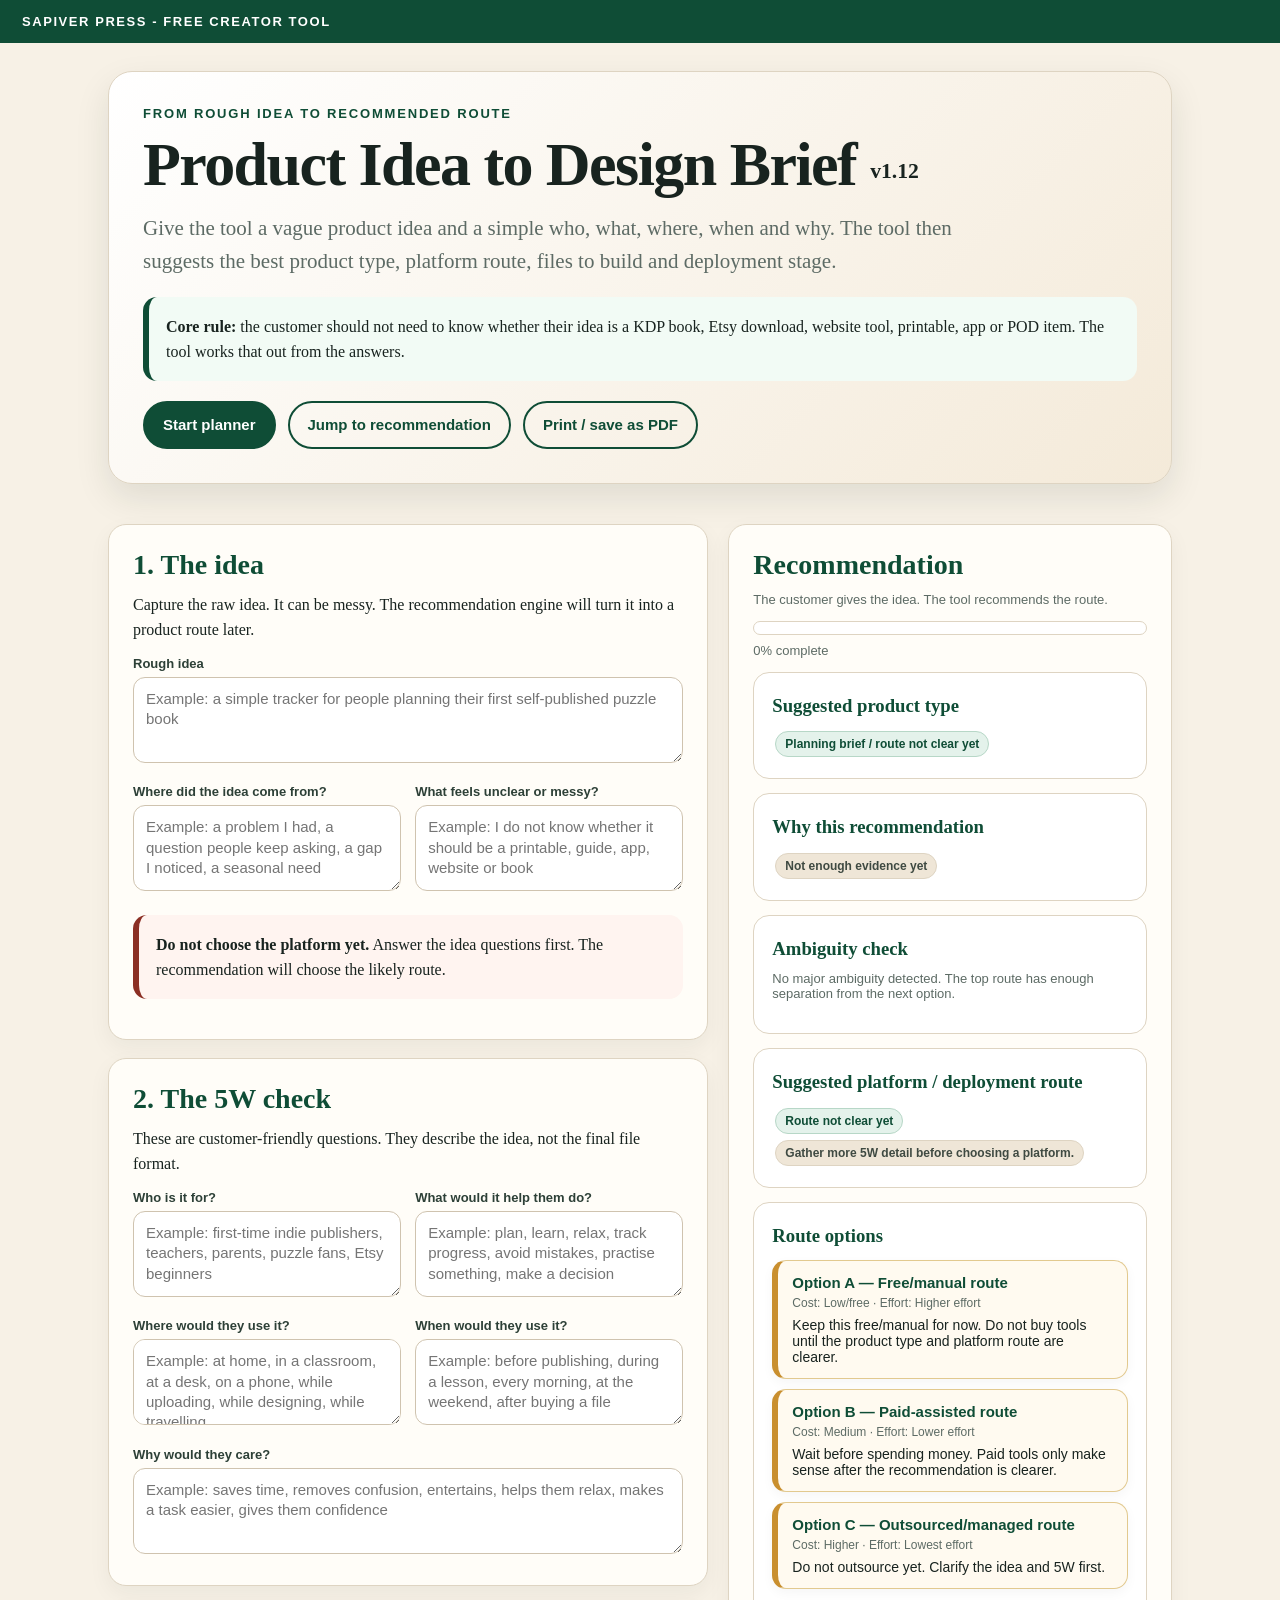
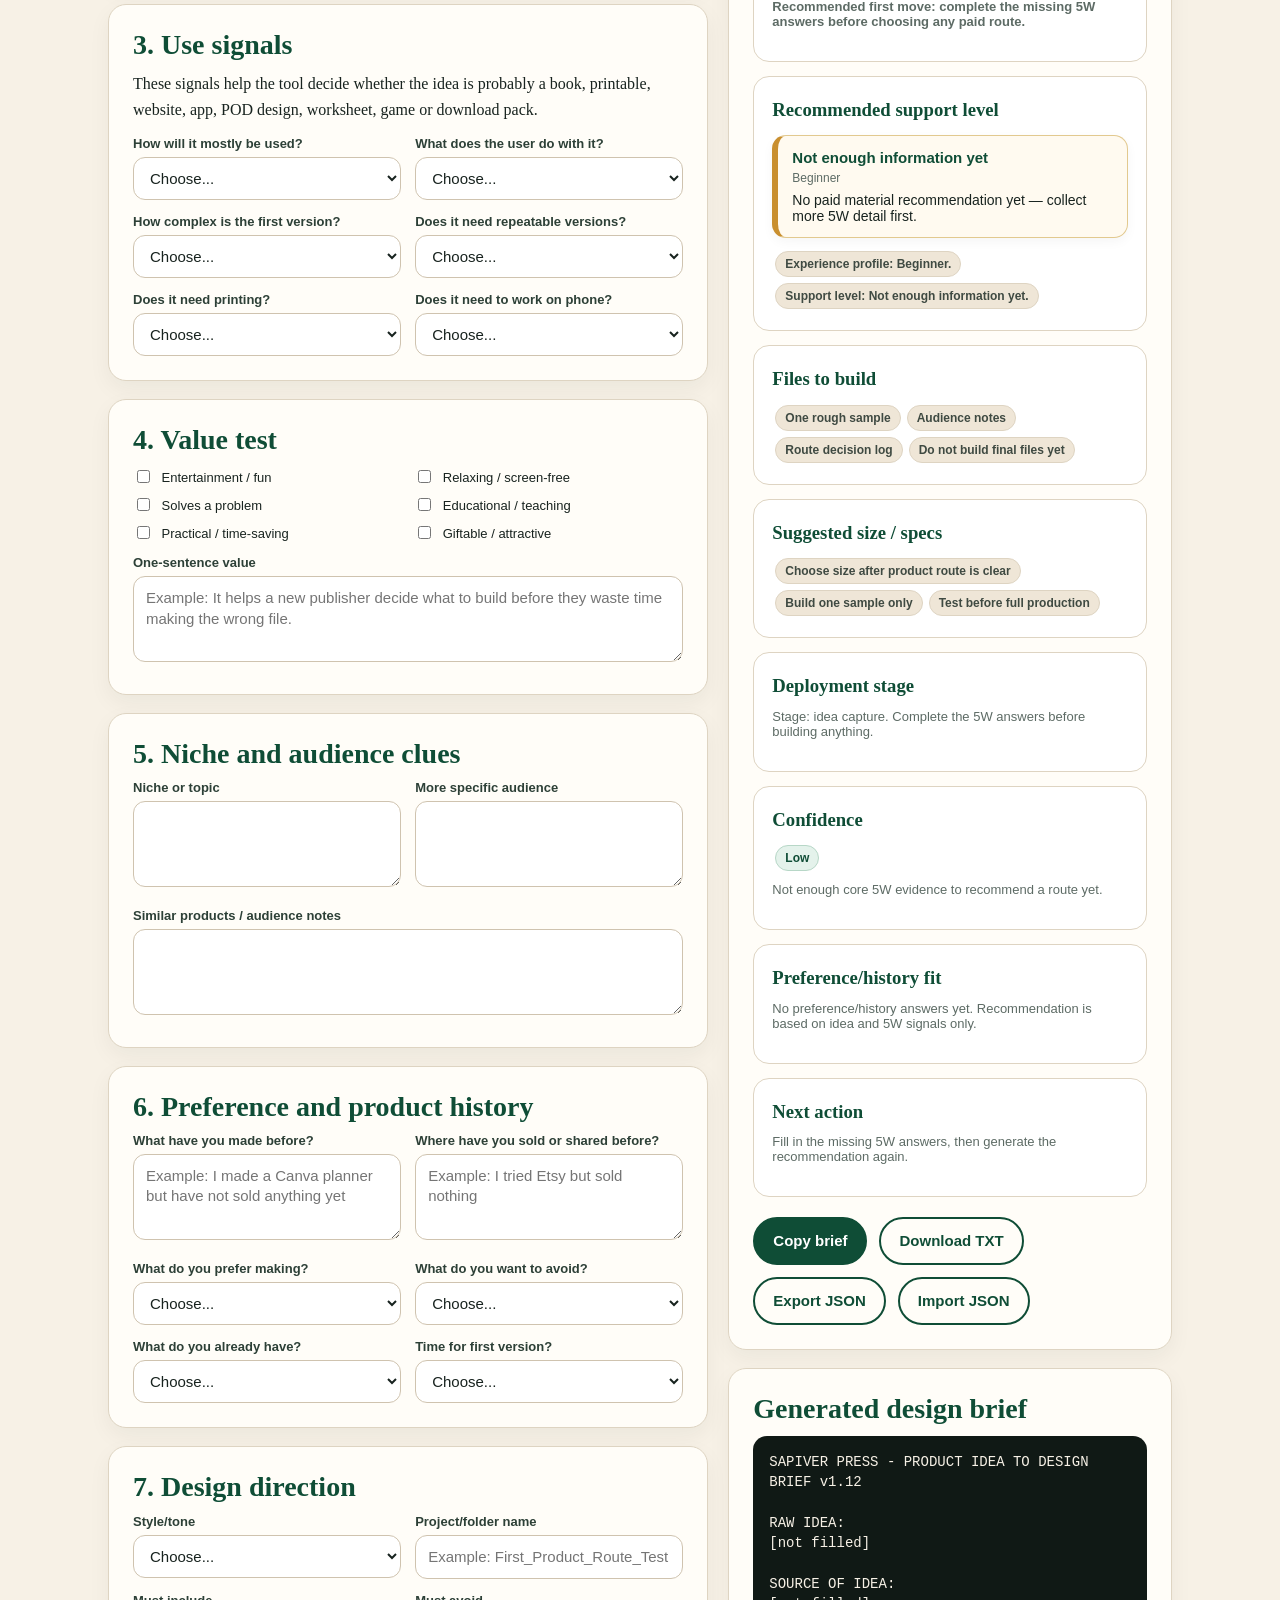
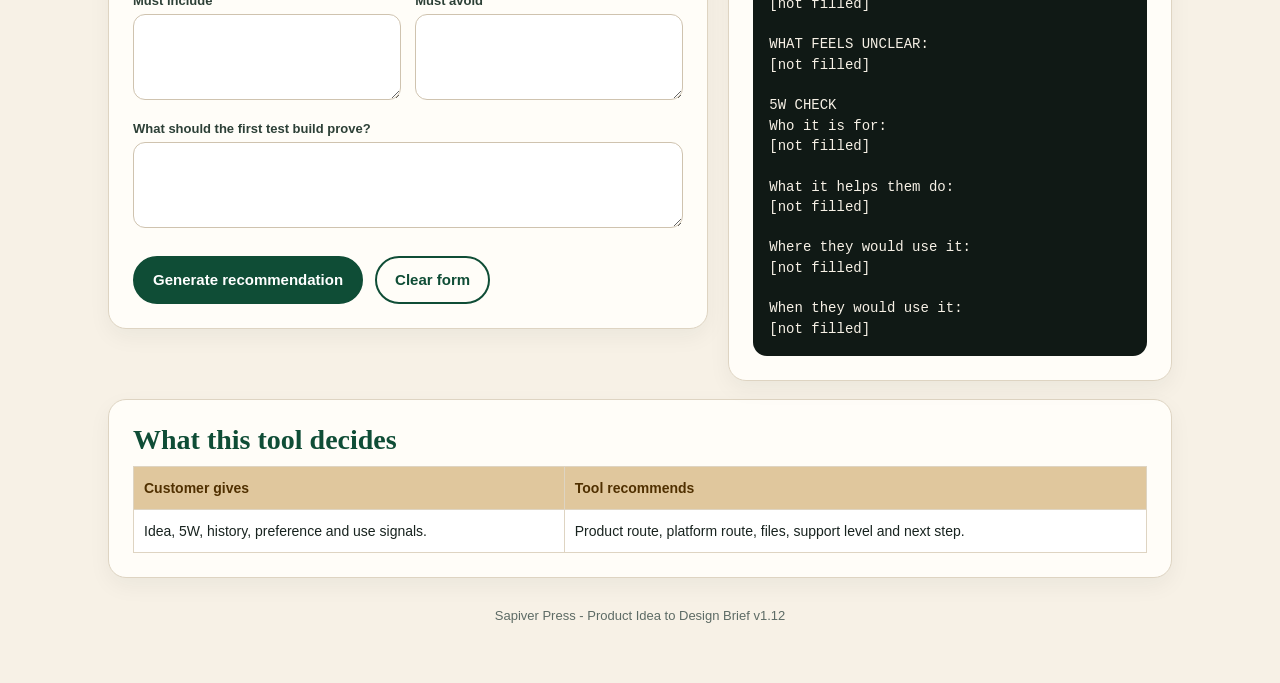
==== commit aaebd1bc: "Update product idea tool to modular v1.12" ====
--- a/product-idea-to-design-brief/index.html
+++ b/product-idea-to-design-brief/index.html
@@ -3,102 +3,66 @@
 <head>
   <meta charset="utf-8">
   <meta name="viewport" content="width=device-width, initial-scale=1">
-  <title>Product Idea to Design Brief v1.1 | Sapiver Press</title>
-  <meta name="description" content="A guided Sapiver Press planning tool for publishers, designers, artists, POD sellers and digital product creators: turn a rough idea into a route, file-format recommendation and design brief.">
+  <title>Product Idea to Design Brief v1.12 | Sapiver Press</title>
+  <meta name="description" content="A Sapiver Press idea planner that asks for a rough idea, 5W context, preferences and product history, then suggests the best product type, platform route, files to build and deployment stage.">
   <meta name="robots" content="index,follow">
-  <style>
-    :root{
-      --ink:#18231f;--muted:#5d6b65;--paper:#f7f1e6;--panel:#fffdf8;--soft:#efe6d7;
-      --green:#0f4d36;--green2:#1d684d;--gold:#c98f2f;--line:#ded4c2;--warn:#fff4dd;
-      --bad:#8b2f24;--good:#0f4d36;--blue:#244a73;--shadow:0 14px 34px rgba(24,35,31,.10);
-    }
-    *{box-sizing:border-box}
-    html{scroll-behavior:smooth}
-    body{margin:0;font-family:Georgia,'Times New Roman',serif;color:var(--ink);background:var(--paper);line-height:1.58}
-    a{color:var(--green2);font-weight:700}
-    .topbar{background:var(--green);color:white;font:700 13px Arial,sans-serif;letter-spacing:.12em;text-transform:uppercase;padding:14px 22px}
-    .wrap{max-width:1100px;margin:0 auto;padding:28px 18px 60px}
-    header.hero{background:linear-gradient(135deg,#fff 0%,#f4ead9 100%);border:1px solid var(--line);border-radius:24px;padding:34px;box-shadow:var(--shadow)}
-    .eyebrow{color:var(--green);font:700 13px Arial,sans-serif;letter-spacing:.14em;text-transform:uppercase;margin-bottom:12px}
-    h1{font-size:clamp(34px,6vw,62px);line-height:1.02;margin:0 0 16px;letter-spacing:-.025em}
-    .subtitle{font-size:21px;color:var(--muted);max-width:850px;margin:0 0 18px}
-    .small{font:14px Arial,sans-serif;color:var(--muted)}
-    .buttons{display:flex;flex-wrap:wrap;gap:12px;margin-top:24px}
-    .btn{display:inline-flex;align-items:center;justify-content:center;gap:8px;font:700 15px Arial,sans-serif;text-decoration:none;border-radius:999px;padding:13px 18px;border:2px solid var(--green);cursor:pointer;line-height:1.2}
-    .btn.primary{background:var(--green);color:white}.btn.secondary{background:transparent;color:var(--green)}.btn.gold{background:var(--gold);border-color:var(--gold);color:#352207}
-    .grid{display:grid;grid-template-columns:1.15fr .85fr;gap:20px;margin-top:22px;align-items:start}
-    section,.card{background:var(--panel);border:1px solid var(--line);border-radius:18px;padding:24px;margin-top:18px;box-shadow:0 8px 22px rgba(24,35,31,.05)}
-    section h2,.card h2{font-size:28px;line-height:1.16;margin:0 0 10px;color:var(--green)}
-    section h3{font-size:21px;margin:22px 0 8px;color:#26372f}
-    p{margin:0 0 14px}.mini{font:13px Arial,sans-serif;color:var(--muted)}
-    .callout{background:var(--warn);border-left:6px solid var(--gold);padding:17px;border-radius:14px;margin:16px 0}
-    .danger{background:#fff4f0;border-left-color:var(--bad)}
-    .success{background:#f2fbf5;border-left-color:var(--good)}
-    .formgrid{display:grid;grid-template-columns:repeat(2,minmax(0,1fr));gap:14px}
-    label{display:block;font:700 13px Arial,sans-serif;color:#2d4037;margin:0 0 6px}
-    textarea,input,select{width:100%;border:1px solid #cfc3af;border-radius:12px;background:#fff;color:var(--ink);padding:11px 12px;font:15px Arial,sans-serif;line-height:1.35}
-    textarea{min-height:86px;resize:vertical}
-    input[type="checkbox"]{width:auto;margin-right:8px;transform:translateY(1px)}
-    .checks{display:grid;grid-template-columns:repeat(2,minmax(0,1fr));gap:9px 12px;margin-top:8px}
-    .checks label{font-weight:500;margin:0;color:var(--ink)}
-    .stepnav{display:flex;gap:8px;flex-wrap:wrap;margin:20px 0 0}.pill{font:700 12px Arial,sans-serif;color:var(--green);border:1px solid var(--line);background:#fff;border-radius:999px;padding:8px 10px;text-decoration:none}
-    .sticky{position:sticky;top:16px}.result{background:#fff;border:1px solid var(--line);border-radius:16px;padding:18px;margin-top:14px}.result h3{margin:0 0 8px;color:var(--green)}
-    .tag{display:inline-block;background:var(--soft);border:1px solid var(--line);border-radius:999px;padding:5px 9px;margin:3px;font:700 12px Arial,sans-serif;color:#3f4a42}
-    .output{white-space:pre-wrap;background:#101915;color:#f7f1e6;border-radius:14px;padding:16px;font:14px/1.45 Consolas,Monaco,monospace;overflow:auto;max-height:500px}
-    .progressbox{background:#fff;border:1px solid var(--line);border-radius:999px;height:14px;overflow:hidden;margin:10px 0 8px}.progressbar{height:100%;width:0;background:linear-gradient(90deg,var(--gold),var(--green2));transition:width .2s ease}
-    table{width:100%;border-collapse:collapse;margin-top:10px;font-family:Arial,sans-serif;font-size:14px;background:white}th,td{border:1px solid var(--line);padding:10px;vertical-align:top}th{background:#e0c79d;color:#503000;text-align:left}
-    footer{text-align:center;color:var(--muted);font:13px Arial,sans-serif;margin-top:30px}
-    .hiddenprint{display:block}
-    @media(max-width:900px){.grid{grid-template-columns:1fr}.sticky{position:static}.formgrid{grid-template-columns:1fr}.checks{grid-template-columns:1fr}}
-    @media print{body{background:white}.topbar,.buttons,.stepnav,.sticky .buttons,.hiddenprint{display:none!important}.wrap{max-width:none;padding:0}header.hero,section,.card{box-shadow:none;border-radius:0;break-inside:avoid}.grid{display:block}.output{background:#fff;color:#111;border:1px solid #999}.result{break-inside:avoid}}
-  </style>
+  <link rel="stylesheet" href="app.css">
 </head>
 <body>
-  <div class="topbar">Sapiver Press - Start Publishing</div>
+  <div class="topbar">Sapiver Press - Free Creator Tool</div>
   <main class="wrap">
     <header class="hero">
-      <div class="eyebrow">From rough idea to buildable product</div>
-      <h1>Product Idea to Design Brief <span style="font-size:.35em;letter-spacing:0;vertical-align:middle">v1.1</span></h1>
-      <p class="subtitle">A simple planning tool for publishers, designers, artists, POD sellers and digital product creators: work out who it is for, what it should be, where it will go, and what file format to build before opening Canva, Word, Affinity, PowerPoint, KDP or a POD template.</p>
-      <div class="callout success"><strong>Core rule:</strong> you cannot design the right file until you know the product. You cannot know the product until you know the niche, audience and route.</div>
+      <div class="eyebrow">From rough idea to recommended route</div>
+      <h1>Product Idea to Design Brief <span style="font-size:.35em;letter-spacing:0;vertical-align:middle">v1.12</span></h1>
+      <p class="subtitle">Give the tool a vague product idea and a simple who, what, where, when and why. The tool then suggests the best product type, platform route, files to build and deployment stage.</p>
+      <div class="callout success"><strong>Core rule:</strong> the customer should not need to know whether their idea is a KDP book, Etsy download, website tool, printable, app or POD item. The tool works that out from the answers.</div>
       <div class="buttons">
-        <a class="btn primary" href="#planner">Start the planner</a>
+        <a class="btn primary" href="#planner">Start planner</a>
         <a class="btn secondary" href="#result">Jump to recommendation</a>
         <button class="btn secondary" type="button" onclick="window.print()">Print / save as PDF</button>
-        <a class="btn gold" href="https://sapiverpress.etsy.com?coupon=SAVE20">Sapiver resources - SAVE20</a>
-        <a class="btn secondary" href="/paid-tools/">Paid tools</a>
-        <a class="btn secondary" href="/">Tools home</a>
       </div>
     </header>
 
     <div class="grid">
       <div id="planner">
         <section id="idea">
-          <h2>1. Capture the idea</h2>
-          <p>Do not judge the idea yet. Catch it first. A notebook is fine for quick thoughts; the digital folder is where final notes and files should live.</p>
+          <h2>1. The idea</h2>
+          <p>Capture the raw idea. It can be messy. The recommendation engine will turn it into a product route later.</p>
           <div class="formgrid">
-            <div><label for="ideaText">My rough idea</label><textarea id="ideaText" placeholder="Example: a printable process log for creative product makers"></textarea></div>
-            <div><label for="ideaSource">Where the idea came from</label><textarea id="ideaSource" placeholder="Example: a problem I had myself, a question people keep asking, an Etsy/Amazon gap, a seasonal idea"></textarea></div>
+            <div style="grid-column:1/-1"><label for="ideaText">Rough idea</label><textarea id="ideaText" placeholder="Example: a simple tracker for people planning their first self-published puzzle book"></textarea></div>
+            <div><label for="ideaSource">Where did the idea come from?</label><textarea id="ideaSource" placeholder="Example: a problem I had, a question people keep asking, a gap I noticed, a seasonal need"></textarea></div>
+            <div><label for="currentMess">What feels unclear or messy?</label><textarea id="currentMess" placeholder="Example: I do not know whether it should be a printable, guide, app, website or book"></textarea></div>
           </div>
-          <div class="callout danger"><strong>Do not design yet.</strong> At this point you do not know the product type, selling route, file format, size or buyer expectation.</div>
+          <div class="callout danger"><strong>Do not choose the platform yet.</strong> Answer the idea questions first. The recommendation will choose the likely route.</div>
         </section>
 
         <section id="fivew">
-          <h2>2. Answer the 5W product check</h2>
-          <p>These answers turn a vague idea into something you can actually plan.</p>
+          <h2>2. The 5W check</h2>
+          <p>These are customer-friendly questions. They describe the idea, not the final file format.</p>
           <div class="formgrid">
-            <div><label for="who">Who is this for?</label><textarea id="who" placeholder="Example: first-time KDP publishers, relaxing puzzle solvers, parents, teachers, brass pupils"></textarea></div>
-            <div><label for="what">What exactly are you making?</label><select id="what"><option value="">Choose...</option><option>Paperback book</option><option>Printable PDF</option><option>Digital ZIP pack</option><option>Worksheet pack</option><option>Notebook / planner</option><option>Checklist / process log</option><option>Guide / workbook</option><option>Game / cards</option><option>Website free resource</option><option>POD artwork/product</option><option>Other</option></select></div>
-            <div><label for="creatorType">What type of creator are you?</label><select id="creatorType"><option value="">Choose...</option><option>Publisher / author</option><option>Printable seller</option><option>Designer</option><option>Artist</option><option>POD seller</option><option>Worksheet creator</option><option>Game/product maker</option><option>Digital product maker</option><option>Not sure yet</option></select></div>
-            <div><label for="where">Where will it be sold, shared or used?</label><select id="where"><option value="">Choose...</option><option>Amazon KDP</option><option>Etsy digital download</option><option>Own website/free resource</option><option>Print-on-demand</option><option>Classroom/home use</option><option>Social traffic lead magnet</option><option>Bundle with another product</option><option>Not sure yet</option></select></div>
-            <div><label for="whenUse">When will someone use it?</label><textarea id="whenUse" placeholder="Example: before uploading a first book, during school holidays, on a commute, in a lesson"></textarea></div>
-            <div style="grid-column:1/-1"><label for="whyCare">Why would someone care?</label><textarea id="whyCare" placeholder="Example: it saves time, reduces confusion, entertains, helps them relax, avoids a mistake"></textarea></div>
+            <div><label for="who">Who is it for?</label><textarea id="who" placeholder="Example: first-time indie publishers, teachers, parents, puzzle fans, Etsy beginners"></textarea></div>
+            <div><label for="whatHelp">What would it help them do?</label><textarea id="whatHelp" placeholder="Example: plan, learn, relax, track progress, avoid mistakes, practise something, make a decision"></textarea></div>
+            <div><label for="whereUsed">Where would they use it?</label><textarea id="whereUsed" placeholder="Example: at home, in a classroom, at a desk, on a phone, while uploading, while designing, while travelling"></textarea></div>
+            <div><label for="whenUse">When would they use it?</label><textarea id="whenUse" placeholder="Example: before publishing, during a lesson, every morning, at the weekend, after buying a file"></textarea></div>
+            <div style="grid-column:1/-1"><label for="whyCare">Why would they care?</label><textarea id="whyCare" placeholder="Example: saves time, removes confusion, entertains, helps them relax, makes a task easier, gives them confidence"></textarea></div>
+          </div>
+        </section>
+
+        <section id="useSignals">
+          <h2>3. Use signals</h2>
+          <p>These signals help the tool decide whether the idea is probably a book, printable, website, app, POD design, worksheet, game or download pack.</p>
+          <div class="formgrid">
+            <div><label for="useMode">How will it mostly be used?</label><select id="useMode"><option value="">Choose...</option><option>Printed on paper</option><option>Read as a guide</option><option>Filled in or written on</option><option>Used on a phone or screen</option><option>Played as a game</option><option>Displayed as artwork</option><option>Used as a repeatable workflow</option><option>Not sure yet</option></select></div>
+            <div><label for="buyerAction">What does the user do with it?</label><select id="buyerAction"><option value="">Choose...</option><option>Print it</option><option>Read it</option><option>Write in it</option><option>Upload it somewhere</option><option>Play it</option><option>Display it</option><option>Use it interactively</option><option>Download and keep files</option><option>Not sure yet</option></select></div>
+            <div><label for="complexity">How complex is the first version?</label><select id="complexity"><option value="">Choose...</option><option>One page / very small</option><option>Several pages</option><option>Full guide or workbook</option><option>Many files or bundle</option><option>Interactive tool</option><option>Artwork/design set</option><option>Not sure yet</option></select></div>
+            <div><label for="repeatNeed">Does it need repeatable versions?</label><select id="repeatNeed"><option value="">Choose...</option><option>No, one finished item is enough</option><option>Maybe later</option><option>Yes, it needs variants or volumes</option><option>Yes, it needs automation/generation</option><option>Not sure yet</option></select></div>
+            <div><label for="printNeed">Does it need printing?</label><select id="printNeed"><option value="">Choose...</option><option>No</option><option>Home printing</option><option>Professional print / book print</option><option>POD / merchandise print</option><option>Not sure yet</option></select></div>
+            <div><label for="phoneNeed">Does it need to work on phone?</label><select id="phoneNeed"><option value="">Choose...</option><option>No</option><option>Helpful but not essential</option><option>Yes, phone-first</option><option>Not sure yet</option></select></div>
           </div>
         </section>
 
         <section id="value">
-          <h2>3. Value test</h2>
-          <p>Every small publishing product needs a reason to exist. Does it entertain, solve a problem, teach something, or do more than one?</p>
+          <h2>4. Value test</h2>
           <div class="checks">
             <label><input type="checkbox" id="valEntertainment"> Entertainment / fun</label>
             <label><input type="checkbox" id="valRelaxing"> Relaxing / screen-free</label>
@@ -107,380 +71,76 @@
             <label><input type="checkbox" id="valPractical"> Practical / time-saving</label>
             <label><input type="checkbox" id="valGift"> Giftable / attractive</label>
           </div>
-          <div><label for="valueSentence">One-sentence value</label><textarea id="valueSentence" placeholder="Example: It helps a new publisher plan their first upload before they waste time building the wrong file."></textarea></div>
+          <div style="margin-top:14px"><label for="valueSentence">One-sentence value</label><textarea id="valueSentence" placeholder="Example: It helps a new publisher decide what to build before they waste time making the wrong file."></textarea></div>
         </section>
 
         <section id="niche">
-          <h2>4. Niche, audience and research</h2>
-          <p>Do not copy similar products. Use research to understand buyer expectations before designing your own file.</p>
+          <h2>5. Niche and audience clues</h2>
           <div class="formgrid">
-            <div><label for="nicheText">Niche</label><textarea id="nicheText" placeholder="Example: first-time KDP puzzle book publishers"></textarea></div>
-            <div><label for="audienceText">More specific audience</label><textarea id="audienceText" placeholder="Example: beginners who are overwhelmed by files, descriptions and upload decisions"></textarea></div>
-            <div style="grid-column:1/-1"><label for="researchNotes">Similar products / audience notes</label><textarea id="researchNotes" placeholder="What do similar products include? What do buyers expect? What seems weak or missing?"></textarea></div>
+            <div><label for="nicheText">Niche or topic</label><textarea id="nicheText"></textarea></div>
+            <div><label for="audienceText">More specific audience</label><textarea id="audienceText"></textarea></div>
+            <div style="grid-column:1/-1"><label for="researchNotes">Similar products / audience notes</label><textarea id="researchNotes"></textarea></div>
           </div>
         </section>
 
-        <section id="route">
-          <h2>5. Distribution route and finished product</h2>
-          <p>The route decides the file. A KDP paperback, an Etsy ZIP, a website resource and a print-on-demand design are built differently.</p>
+        <section id="history">
+          <h2>6. Preference and product history</h2>
           <div class="formgrid">
-            <div><label for="primaryRoute">Primary route</label><select id="primaryRoute"><option value="">Auto from answers</option><option>Amazon KDP paperback</option><option>Etsy digital download</option><option>Website resource</option><option>Print-on-demand</option><option>Classroom/home printable</option><option>Social/content resource</option><option>Other/manual</option></select></div>
-            <div><label for="deliveryFormat">Buyer receives / user opens</label><select id="deliveryFormat"><option value="">Choose...</option><option>Printed paperback</option><option>Printable PDF</option><option>ZIP with multiple files</option><option>HTML web page</option><option>PNG/JPG design file</option><option>Mixed bundle</option><option>Not sure</option></select></div>
-            <div><label for="colourMode">Colour style</label><select id="colourMode"><option value="">Choose...</option><option>Black and white</option><option>Colour cover only</option><option>Full colour interior</option><option>Mixed</option></select></div>
-            <div><label for="edgeArt">Does artwork/background run to page edge?</label><select id="edgeArt"><option value="">Choose...</option><option>No - keep safe margins</option><option>Yes - edge-to-edge artwork/background</option><option>Not sure</option></select></div>
-            <div><label for="contentStyle">Content style</label><select id="contentStyle"><option value="">Choose...</option><option>Text-heavy guide</option><option>Puzzle/activity/workbook</option><option>Checklist/process log</option><option>Children/visual/music</option><option>Notebook/planner</option><option>Cards/game</option><option>Artwork/design</option></select></div>
-            <div><label for="pageCount">Estimated pages/files</label><input id="pageCount" placeholder="Example: 24 pages, 100 pages, 6 PDFs"></div>
+            <div><label for="pastProducts">What have you made before?</label><textarea id="pastProducts" placeholder="Example: I made a Canva planner but have not sold anything yet"></textarea></div>
+            <div><label for="pastPlatforms">Where have you sold or shared before?</label><textarea id="pastPlatforms" placeholder="Example: I tried Etsy but sold nothing"></textarea></div>
+            <div><label for="preferredMaking">What do you prefer making?</label><select id="preferredMaking"><option value="">Choose...</option><option>Writing guides or instructions</option><option>Printable PDFs</option><option>Books or workbooks</option><option>Worksheets / teaching resources</option><option>Artwork or visual products</option><option>Interactive tools / web apps</option><option>Games or cards</option><option>Simple one-page resources</option><option>Not sure yet</option></select></div>
+            <div><label for="avoidMaking">What do you want to avoid?</label><select id="avoidMaking"><option value="">Choose...</option><option>Too much writing</option><option>Complex design work</option><option>Technical website/app setup</option><option>Print formatting</option><option>Customer file support</option><option>Physical fulfilment</option><option>Large projects</option><option>Not sure yet</option></select></div>
+            <div><label for="existingFiles">What do you already have?</label><select id="existingFiles"><option value="">Choose...</option><option>Only the idea</option><option>Notes or outline</option><option>Text/content drafted</option><option>Images/artwork ready</option><option>Puzzle/data/content files ready</option><option>A rough Canva/design file</option><option>A working HTML/app file</option><option>Not sure yet</option></select></div>
+            <div><label for="timeBudget">Time for first version?</label><select id="timeBudget"><option value="">Choose...</option><option>Under 1 hour</option><option>A few hours</option><option>A weekend</option><option>A few weeks</option><option>Ongoing project</option><option>Not sure yet</option></select></div>
           </div>
         </section>
 
-        <section id="folder">
-          <h2>6. Folder and process log</h2>
-          <p>Create the folder before the file. The notebook catches quick ideas; the digital folder keeps the product under control.</p>
-          <div class="formgrid">
-            <div><label for="projectName">Project/folder name</label><input id="projectName" placeholder="Example: first_book_setup_timeline"></div>
-            <div><label for="logStyle">How will you log progress?</label><select id="logStyle"><option>Simple text log</option><option>Notebook + final digital notes</option><option>Spreadsheet log</option><option>HTML export/print summary</option></select></div>
-          </div>
-          <div class="callout"><strong>Suggested process log:</strong><br>Date / Step / What I decided / File created or changed / Why / Problem found / Next action</div>
-        </section>
-
-        <section id="brief">
-          <h2>7. Flow into the design idea</h2>
-          <p>Use this only after the product route is clear. This is the bridge from planning to design.</p>
+        <section id="design">
+          <h2>7. Design direction</h2>
           <div class="formgrid">
             <div><label for="styleTone">Style/tone</label><select id="styleTone"><option value="">Choose...</option><option>Clean and practical</option><option>Premium and editorial</option><option>Playful and colourful</option><option>Calm and relaxing</option><option>Educational and structured</option><option>Bold social-first</option></select></div>
-            <div><label for="mustInclude">Must include</label><textarea id="mustInclude" placeholder="Example: clear steps, printable log, examples, download button, no clutter"></textarea></div>
-            <div><label for="mustAvoid">Must avoid</label><textarea id="mustAvoid" placeholder="Example: tiny text, fake income promises, clutter, hard-to-print backgrounds"></textarea></div>
-            <div><label for="firstBuild">First thing to build</label><textarea id="firstBuild" placeholder="Example: one sample page, then full PDF, then preview images"></textarea></div>
+            <div><label for="projectName">Project/folder name</label><input id="projectName" placeholder="Example: First_Product_Route_Test"></div>
+            <div><label for="mustInclude">Must include</label><textarea id="mustInclude"></textarea></div>
+            <div><label for="mustAvoid">Must avoid</label><textarea id="mustAvoid"></textarea></div>
+            <div style="grid-column:1/-1"><label for="firstBuild">What should the first test build prove?</label><textarea id="firstBuild"></textarea></div>
           </div>
-          <div class="buttons"><button class="btn primary" type="button" onclick="generateRecommendation(true)">Generate recommendation</button><button class="btn secondary" type="button" onclick="clearAll()">Clear form</button></div>
+          <div class="buttons">
+            <button class="btn primary" type="button" onclick="generateRecommendation(true)">Generate recommendation</button>
+            <button class="btn secondary" type="button" onclick="clearAll()">Clear form</button>
+          </div>
         </section>
       </div>
 
       <aside class="sticky" id="result">
         <div class="card">
-          <h2>Your recommendation</h2>
-          <p class="mini">This updates from your answers. It suggests a route, file formats and design direction. Always check current platform requirements before final upload.</p>
+          <h2>Recommendation</h2>
+          <p class="mini">The customer gives the idea. The tool recommends the route.</p>
           <div class="progressbox"><div class="progressbar" id="progressbar"></div></div>
           <div class="mini" id="progressText">0% complete</div>
-          <div class="result hiddenprint">
-            <h3>Project library</h3>
-            <p class="mini">Saved in this browser only. Export JSON if moving device or protecting work.</p>
-            <label for="projectSelect">Saved projects</label>
-            <select id="projectSelect"></select>
-            <div class="buttons" style="margin-top:12px">
-              <button class="btn secondary" type="button" onclick="newProject()">New</button>
-              <button class="btn primary" type="button" onclick="saveProject()">Save</button>
-              <button class="btn secondary" type="button" onclick="loadProject()">Load</button>
-              <button class="btn secondary" type="button" onclick="duplicateProject()">Duplicate</button>
-              <button class="btn secondary" type="button" onclick="deleteProject()">Delete</button>
-              <button class="btn secondary" type="button" onclick="document.getElementById('importFile').click()">Import JSON</button>
-              <input id="importFile" type="file" accept="application/json,.json" style="display:none" onchange="importProjectJSON(event)">
-            </div>
-          </div>
-          <div class="result">
-            <h3>Suggested route</h3>
-            <div id="routeOut"><span class="tag">Fill in the planner</span></div>
-          </div>
-          <div class="result">
-            <h3>Files to build</h3>
-            <div id="filesOut"><span class="tag">Waiting for answers</span></div>
-          </div>
-          <div class="result">
-            <h3>Suggested size/specs</h3>
-            <div id="specsOut"><span class="tag">Waiting for answers</span></div>
-          </div>
-          <div class="result">
-            <h3>Bleed / margin guidance</h3>
-            <p id="bleedOut" class="mini">Waiting for answers.</p>
-          </div>
-          <div class="result">
-            <h3>Recommendation confidence</h3>
-            <div id="confidenceOut"><span class="tag">Waiting for answers</span></div>
-          </div>
-          <div class="result">
-            <h3>Current rules to check</h3>
-            <div id="linksOut" class="mini">Waiting for route.</div>
-          </div>
-          <div class="result">
-            <h3>Next build action</h3>
-            <p id="nextOut" class="mini">Waiting for answers.</p>
-          </div>
-          <div class="buttons hiddenprint">
-            <button class="btn primary" type="button" onclick="copyBrief()">Copy brief</button>
-            <button class="btn secondary" type="button" onclick="downloadText()">Download TXT</button>
-            <button class="btn secondary" type="button" onclick="downloadJSON()">Export JSON</button>
-          </div>
+          <div class="result"><h3>Suggested product type</h3><div id="productOut"><span class="tag">Waiting for idea</span></div></div>
+          <div class="result"><h3>Why this recommendation</h3><div id="whyOut" class="mini">Waiting for answers.</div></div>
+          <div class="result"><h3>Ambiguity check</h3><p id="ambiguityOut" class="mini">Waiting for answers.</p></div>
+          <div class="result"><h3>Suggested platform / deployment route</h3><div id="platformOut"><span class="tag">Waiting for answers</span></div></div>
+          <div class="result"><h3>Route options</h3><div id="tiersOut"><span class="tag">Waiting</span></div></div>
+          <div class="result"><h3>Recommended support level</h3><div id="supportOut"><span class="tag">Waiting</span></div></div>
+          <div class="result"><h3>Files to build</h3><div id="filesOut"><span class="tag">Waiting</span></div></div>
+          <div class="result"><h3>Suggested size / specs</h3><div id="specsOut"><span class="tag">Waiting</span></div></div>
+          <div class="result"><h3>Deployment stage</h3><p id="stageOut" class="mini">Waiting.</p></div>
+          <div class="result"><h3>Confidence</h3><div id="confidenceOut"><span class="tag">Waiting</span></div></div>
+          <div class="result"><h3>Preference/history fit</h3><p id="preferenceOut" class="mini">Waiting.</p></div>
+          <div class="result"><h3>Next action</h3><p id="nextOut" class="mini">Waiting.</p></div>
+          <div class="buttons"><button class="btn primary" onclick="copyBrief()">Copy brief</button><button class="btn secondary" onclick="downloadText()">Download TXT</button><button class="btn secondary" onclick="downloadJSON()">Export JSON</button><button class="btn secondary" onclick="document.getElementById('importFile').click()">Import JSON</button><input id="importFile" type="file" accept="application/json,.json" style="display:none" onchange="importJSON(event)"></div>
         </div>
-
-        <div class="card">
-          <h2>Generated design brief</h2>
-          <div class="output" id="briefOut">Complete the planner to generate a design brief.</div>
-        </div>
+        <div class="card"><h2>Generated design brief</h2><div class="output" id="briefOut">Complete the planner to generate a recommendation.</div></div>
       </aside>
     </div>
 
-    <section>
-      <h2>Creator routes this tool can support</h2>
-      <p>Use the same planning flow, then branch into the right build route. A publisher, designer, artist and POD seller may all start with an idea, but they should not build the same file.</p>
-      <table>
-        <tr><th>Creator type</th><th>Likely build route</th><th>Typical files</th></tr>
-        <tr><td>Publisher / author</td><td>KDP, ebook, website resource or Etsy guide</td><td>Interior/manuscript PDF, cover, description notes, upload log</td></tr>
-        <tr><td>Printable seller</td><td>Etsy or website download</td><td>PDF, ZIP, readme, preview images</td></tr>
-        <tr><td>Designer</td><td>Client asset, template or digital product</td><td>Editable source, final export, previews, licence/readme</td></tr>
-        <tr><td>Artist</td><td>Wall art, print partner or POD</td><td>High-res artwork, size versions, mockups, source notes</td></tr>
-        <tr><td>POD seller</td><td>Print provider templates</td><td>PNG/PDF artwork, transparent versions, mockups, template notes</td></tr>
-        <tr><td>Worksheet creator</td><td>Printable pack or classroom resource</td><td>A4/US Letter PDFs, answer sheets, teacher/parent notes</td></tr>
-      </table>
-    </section>
-
-    <section>
-      <h2>Suggested order vs wrong order</h2>
-      <table>
-        <tr><th>Wrong order</th><th>Better order</th></tr>
-        <tr><td>Idea → design file → try to sell it → realise the format is wrong</td><td>Idea → 5W check → audience → route → finished product → file design</td></tr>
-        <tr><td>Build first, organise later</td><td>Create the folder and process log before building</td></tr>
-        <tr><td>Guess the size and format</td><td>Let the route and buyer decide the format</td></tr>
-        <tr><td>Upload while trying to remember what changed</td><td>Upload with the log open and save the live record</td></tr>
-      </table>
-    </section>
-
-    <section>
-      <h2>Platform reminder</h2>
-      <p>This tool gives starter suggestions. It is not a replacement for current platform rules. Before publishing final files, check the current upload requirements for Amazon KDP, Etsy, your print provider or whichever route you use.</p>
-    </section>
-
-    <footer>Sapiver Press - Product Idea to Design Brief v1.1</footer>
+    <section><h2>What this tool decides</h2><table><tr><th>Customer gives</th><th>Tool recommends</th></tr><tr><td>Idea, 5W, history, preference and use signals.</td><td>Product route, platform route, files, support level and next step.</td></tr></table></section>
+    <footer>Sapiver Press - Product Idea to Design Brief v1.12</footer>
   </main>
-
-<script>
-const ids = ['ideaText','ideaSource','who','what','creatorType','where','whenUse','whyCare','valueSentence','nicheText','audienceText','researchNotes','primaryRoute','deliveryFormat','colourMode','edgeArt','contentStyle','pageCount','projectName','logStyle','styleTone','mustInclude','mustAvoid','firstBuild'];
-const checks = ['valEntertainment','valRelaxing','valProblem','valEducation','valPractical','valGift'];
-function v(id){const el=document.getElementById(id); return el?String(el.value||'').trim():''}
-function checked(id){const el=document.getElementById(id); return !!(el&&el.checked)}
-function tags(items){return items.filter(Boolean).map(x=>`<span class="tag">${escapeHtml(x)}</span>`).join('')||'<span class="tag">Waiting for answers</span>'}
-function escapeHtml(s){return String(s).replace(/[&<>"]/g,m=>({'&':'&amp;','<':'&lt;','>':'&gt;','"':'&quot;'}[m]))}
-function routeGuess(){
-  const manual=v('primaryRoute'); if(manual) return manual;
-  const where=v('where'), what=v('what'), delivery=v('deliveryFormat'), creator=v('creatorType');
-  const blob=(where+' '+what+' '+delivery+' '+creator+' '+v('contentStyle')).toLowerCase();
-  if(blob.includes('kdp')||blob.includes('paperback')||blob.includes('printed paperback')) return 'Amazon KDP paperback';
-  if(blob.includes('etsy')||blob.includes('zip')) return 'Etsy digital download';
-  if(blob.includes('website')||blob.includes('html')) return 'Website resource';
-  if(blob.includes('print-on-demand')||blob.includes('pod')) return 'Print-on-demand';
-  if(blob.includes('classroom')||blob.includes('home')||blob.includes('printable pdf')||blob.includes('worksheet')) return 'Classroom/home printable';
-  if(blob.includes('social')) return 'Social/content resource';
-  if(creator==='Publisher / author') return 'Publisher route - choose KDP, ebook, website or Etsy';
-  if(creator==='Printable seller') return 'Printable seller route - Etsy/website PDF';
-  if(creator==='Designer') return 'Designer route - client/template deliverables';
-  if(creator==='Artist') return 'Artist route - print/POD/wall-art files';
-  if(creator==='POD seller') return 'Print-on-demand';
-  if(creator==='Worksheet creator') return 'Classroom/home printable';
-  if(creator==='Game/product maker') return 'Game/printable/web product route';
-  if(creator==='Digital product maker') return 'Digital product route - PDF/ZIP/HTML';
-  return 'Route not clear yet';
-}
-function valueTypes(){
-  const out=[];
-  if(checked('valEntertainment')) out.push('Entertainment/fun');
-  if(checked('valRelaxing')) out.push('Relaxing/screen-free');
-  if(checked('valProblem')) out.push('Problem-solving');
-  if(checked('valEducation')) out.push('Educational');
-  if(checked('valPractical')) out.push('Practical/time-saving');
-  if(checked('valGift')) out.push('Giftable/attractive');
-  return out;
-}
-function fileRecommendation(route){
-  const style=v('contentStyle');
-  if(route==='Amazon KDP paperback') return ['Interior PDF','Full-spread cover PDF','Cover/template notes','Saved title/description notes','Upload/process log','Previewer/proof check notes'];
-  if(route==='Etsy digital download') return ['Printable PDF','Customer ZIP','Start-here/readme file','Preview PNG/JPG images','Listing text','Support reply note'];
-  if(route==='Website resource') return ['Mobile-friendly HTML page','Downloadable PDF','CTA/shop link','Simple preview image','Update/process log'];
-  if(route==='Print-on-demand') return ['High-resolution PNG/PDF','Transparent PNG if needed','Mockup images','Product/listing copy','Source/licence notes','Provider template notes'];
-  if(route==='Classroom/home printable') return ['A4 PDF','US Letter PDF if selling wider','Answer sheet if needed','Teacher/parent notes','Preview PNGs'];
-  if(route==='Social/content resource') return ['HTML landing page','PDF download','Square/vertical promo PNGs','Short caption text','CTA link'];
-  if(route==='Publisher route - choose KDP, ebook, website or Etsy') return ['Product route decision','Interior/manuscript or PDF plan','Cover/thumbnail plan','Description/title notes','Upload/distribution log'];
-  if(route==='Printable seller route - Etsy/website PDF') return ['Printable PDF','A4 and/or US Letter versions','Customer ZIP if multiple files','Readme/start-here file','Preview/listing images'];
-  if(route==='Designer route - client/template deliverables') return ['Editable source file','Final PDF export','PNG/JPG previews','Licence/readme','Client/use-case brief'];
-  if(route==='Artist route - print/POD/wall-art files') return ['High-resolution artwork file','Print-size versions','Mockups','Licence/source notes','POD/print-provider template notes'];
-  if(route==='Game/printable/web product route') return ['Rules file','Cards/clues/assets','Printable PDF or HTML version','Answer/key file','Play-test log'];
-  if(route==='Digital product route - PDF/ZIP/HTML') return ['Core digital file','Customer ZIP if multiple files','Start-here/readme','Preview images','Delivery/support notes'];
-  if(style==='Cards/game') return ['Rules PDF','Card/clue files','Printable PDF','Answer/key file','Test log'];
-  return ['Product plan','Sample file','Source notes','Design brief','Process log'];
-}
-function specRecommendation(route){
-  const style=v('contentStyle'), what=v('what'), delivery=v('deliveryFormat'), creator=v('creatorType');
-  const blob=(style+' '+what+' '+delivery+' '+creator+' '+v('who')+' '+v('nicheText')).toLowerCase();
-  if(route==='Amazon KDP paperback'||route==='Publisher route - choose KDP, ebook, website or Etsy'){
-    if(blob.includes('children')||blob.includes('music')||blob.includes('visual')||blob.includes('square')) return ['Possible book trim: 8.5 x 8.5 in','Good for visual, children, music or square activity layouts','Build at print-ready PDF size'];
-    if(blob.includes('text-heavy')||blob.includes('guide')) return ['Possible book trim: 6 x 9 in','Good for compact text-heavy guides','Interior PDF + full-spread cover PDF if using KDP'];
-    if(blob.includes('notebook')||blob.includes('planner')) return ['Possible trim: 6 x 9 in or 8.5 x 11 in','6 x 9 = compact; 8.5 x 11 = more writing room','No-bleed interior unless decorative pages run edge-to-edge'];
-    if(blob.includes('travel')||blob.includes('pocket')) return ['Possible trim: 5 x 8 in','Good for compact/travel books','Check readability before committing'];
-    return ['Possible book trim: 8.5 x 11 in','Good for puzzles, workbooks, activity books and large-print layouts','Interior PDF + full-spread cover PDF if using KDP'];
-  }
-  if(route==='Etsy digital download'||route==='Classroom/home printable'||route==='Printable seller route - Etsy/website PDF') return ['Suggested sizes: A4 and US Letter','Use printer-safe margins','PDF is the main customer file'];
-  if(route==='Website resource'||route==='Social/content resource'||route==='Digital product route - PDF/ZIP/HTML') return ['Mobile-first HTML or PDF','PDF/ZIP download as supporting asset','Use clear sections and a strong CTA'];
-  if(route==='Print-on-demand'||route==='Artist route - print/POD/wall-art files') return ['Use the print/POD provider template','Usually 300 DPI artwork','Export PNG/PDF depending on provider','Check safe area and crop before upload'];
-  if(route==='Designer route - client/template deliverables') return ['Choose export size from final use case','Keep editable source + final export','Provide preview images if selling as a template'];
-  if(route==='Game/printable/web product route') return ['Start with a small playable test','Choose printable PDF or responsive HTML','Do not finalise artwork until rules are tested'];
-  return ['Choose size after route is clear','Start with one sample page/file','Do not build final artwork until the product is defined'];
-}
-function bleedRecommendation(route){
-  const edge=v('edgeArt'), colour=v('colourMode'), style=v('contentStyle');
-  if(route==='Amazon KDP paperback'||route==='Publisher route - choose KDP, ebook, website or Etsy'){
-    if(edge.startsWith('Yes')) return 'For print books, use interior bleed only if page artwork/backgrounds run to the edge. Extend edge artwork beyond trim and keep text inside safe margins. KDP-style covers should be built as full-spread covers using the correct template/size.';
-    if(style==='Puzzle/activity/workbook'||style==='Checklist/process log'||style==='Notebook/planner'||colour==='Black and white') return 'Suggested: no-bleed interior. Best for puzzles, worksheets, logs, notebooks and clean black-and-white pages with safe margins.';
-    return 'Likely no-bleed unless you deliberately use edge-to-edge backgrounds or artwork. Keep text and important content well inside margins.';
-  }
-  if(route==='Etsy digital download'||route==='Classroom/home printable'||route==='Printable seller route - Etsy/website PDF'){
-    if(edge.startsWith('Yes')) return 'For home printing, edge-to-edge designs can be awkward. Offer no-bleed/printer-safe versions unless the product is intended for professional printing.';
-    return 'Suggested: no bleed with generous printer-safe margins. Best for home-printable worksheets, checklists and PDFs.';
-  }
-  if(route==='Print-on-demand'||route==='Artist route - print/POD/wall-art files') return 'Use the exact template and bleed/safe-area rules from the POD or print provider. Do not guess artwork size.';
-  if(route==='Designer route - client/template deliverables') return 'Bleed depends on the final use. Print deliverables may need bleed; digital/social deliverables usually do not. Ask where the file will be used before exporting.';
-  if(route==='Game/printable/web product route') return 'For printable cards, keep a safe margin and test print/cut before final artwork. For web games, bleed is not relevant.';
-  return 'Use safe margins by default. Only use bleed/edge-to-edge design when the route and printer requirements are clear.';
-}
-function confidenceRecommendation(route){
-  const essentials=[v('ideaText'),v('who')||v('audienceText'),v('what'),v('creatorType'),v('where')||v('primaryRoute'),v('whyCare')||v('valueSentence')];
-  const filled=essentials.filter(Boolean).length;
-  const unclear = route==='Route not clear yet' || route.includes('choose') || route.includes('not clear');
-  let level='Low', reason='Several core questions are still missing.';
-  if(filled>=5 && !unclear && v('contentStyle') && v('deliveryFormat')) {level='High'; reason='Audience, product type, route and file context are clear enough for a first build recommendation.';}
-  else if(filled>=4 && !unclear) {level='Medium'; reason='The route is clear, but more detail would improve file/spec recommendations.';}
-  else if(filled>=4 && unclear) {level='Medium-low'; reason='The product is forming, but the selling/deployment route still needs locking.';}
-  return {level, reason};
-}
-function officialLinks(route){
-  if(route==='Amazon KDP paperback'||route==='Publisher route - choose KDP, ebook, website or Etsy') return [
-    ['KDP paperback formatting','https://kdp.amazon.com/en_US/help/topic/G202145400'],
-    ['KDP upload and preview','https://kdp.amazon.com/en_US/help/topic/G200641240'],
-    ['KDP metadata guidelines','https://kdp.amazon.com/en_US/help/topic/G201097560'],
-    ['KDP ISBN and imprint','https://kdp.amazon.com/en_US/help/topic/G201834170']
-  ];
-  if(route==='Etsy digital download'||route==='Printable seller route - Etsy/website PDF'||route==='Digital product route - PDF/ZIP/HTML') return [
-    ['Etsy Help Centre','https://help.etsy.com/hc/en-us'],
-    ['Etsy Seller Handbook','https://www.etsy.com/seller-handbook']
-  ];
-  if(route==='Print-on-demand'||route==='Artist route - print/POD/wall-art files') return [
-    ['Printify design guidance','https://printify.com/guide/design-guide/'],
-    ['Printful help centre','https://help.printful.com/']
-  ];
-  if(route==='Website resource'||route==='Social/content resource') return [
-    ['Netlify docs','https://docs.netlify.com/'],
-    ['Google Search Central','https://developers.google.com/search/docs']
-  ];
-  return [['Check your chosen platform help pages before final export','#']];
-}
-function renderLinks(route){
-  return officialLinks(route).map(([label,url])=> url==='#' ? `<span class="tag">${escapeHtml(label)}</span>` : `<a class="tag" href="${escapeHtml(url)}" target="_blank" rel="noopener">${escapeHtml(label)}</a>`).join('');
-}
-function nextBuildAction(route){
-  if(route==='Amazon KDP paperback') return 'Create one sample interior page at the suggested trim size, then check readability before building the full book.';
-  if(route==='Publisher route - choose KDP, ebook, website or Etsy') return 'Choose the publishing route first: KDP paperback, ebook, website resource or Etsy guide. Then build one sample page/file.';
-  if(route==='Etsy digital download'||route==='Printable seller route - Etsy/website PDF') return 'Create one printable test PDF, open it on phone and desktop, then test-print before building the full pack.';
-  if(route==='Website resource'||route==='Social/content resource') return 'Draft the landing page sections first, then add the downloadable PDF or CTA.';
-  if(route==='Print-on-demand'||route==='Artist route - print/POD/wall-art files') return 'Download the provider template first. Place one artwork/design into the safe area before making variants.';
-  if(route==='Designer route - client/template deliverables') return 'Confirm the final use case and export size, then build one sample deliverable and preview image.';
-  if(route==='Classroom/home printable') return 'Build one worksheet/sample page, print it, and check clarity, margins and instructions.';
-  if(route==='Game/printable/web product route') return 'Make a small playable test before finalising artwork or a full card set.';
-  return 'Lock the audience, route and finished product type, then build one sample file/page.';
-}
-function folderSuggestion(){
-  const name=v('projectName')||'Product_Name';
-  return `${name}/\n  01_Idea\n  02_Research\n  03_Product_Plan\n  04_Working_Files\n  05_Final_Files\n  06_Listing_Text\n  07_Source_Notes\n  08_Upload_Notes\n  09_Launch_Record`;
-}
-function generateRecommendation(scroll){
-  const route=routeGuess();
-  const files=fileRecommendation(route);
-  const specs=specRecommendation(route);
-  const bleed=bleedRecommendation(route);
-  const values=valueTypes();
-  document.getElementById('routeOut').innerHTML=tags([route, ...values]);
-  document.getElementById('filesOut').innerHTML=tags(files);
-  document.getElementById('specsOut').innerHTML=tags(specs);
-  document.getElementById('bleedOut').textContent=bleed;
-  const conf=confidenceRecommendation(route);
-  document.getElementById('confidenceOut').innerHTML=tags([conf.level]) + '<p class="mini" style="margin-top:8px">' + escapeHtml(conf.reason) + '</p>';
-  document.getElementById('linksOut').innerHTML=renderLinks(route);
-  document.getElementById('nextOut').textContent=nextBuildAction(route);
-  const completed = ids.filter(id=>v(id)).length + checks.filter(id=>checked(id)).length;
-  const total = ids.length + checks.length;
-  const pct = Math.round((completed/total)*100);
-  document.getElementById('progressbar').style.width=pct+'%';
-  document.getElementById('progressText').textContent=pct+'% complete';
-  const brief=`SAPIVER PRESS - PRODUCT IDEA TO DESIGN BRIEF\n\nRough idea:\n${v('ideaText')||'[not filled]'}\n\nSource of idea:\n${v('ideaSource')||'[not filled]'}\n\nWho it is for:\n${v('who')||v('audienceText')||'[not filled]'}\n\nWhat you are making:\n${v('what')||'[not filled]'}\n\nCreator type:\n${v('creatorType')||'[not filled]'}\n\nWhere it will be sold/shared/used:\n${v('where')||'[not filled]'}\n\nWhen someone will use it:\n${v('whenUse')||'[not filled]'}\n\nWhy someone would care:\n${v('whyCare')||v('valueSentence')||'[not filled]'}\n\nValue type:\n${values.join(', ')||'[not filled]'}\n\nNiche:\n${v('nicheText')||'[not filled]'}\n\nAudience notes:\n${v('audienceText')||'[not filled]'}\n\nResearch notes:\n${v('researchNotes')||'[not filled]'}\n\nSUGGESTED ROUTE:\n${route}\n\nFILES TO BUILD:\n- ${files.join('\n- ')}\n\nSUGGESTED SIZE / SPECS:\n- ${specs.join('\n- ')}\n\nBLEED / MARGIN GUIDANCE:\n${bleed}\n\nFOLDER SETUP:\n${folderSuggestion()}\n\nPROCESS LOG FORMAT:\nDate / Step / What I decided / File created or changed / Why / Problem found / Next action\n\nDESIGN DIRECTION:\nStyle/tone: ${v('styleTone')||'[not filled]'}\nMust include: ${v('mustInclude')||'[not filled]'}\nMust avoid: ${v('mustAvoid')||'[not filled]'}\nFirst build task: ${v('firstBuild')||'[not filled]'}\n\nNEXT ACTION:\nCreate the folder, build one sample file/page, then check the recommendation before building the full product.`;
-  document.getElementById('briefOut').textContent=brief;
-  saveState();
-  if(scroll) document.getElementById('result').scrollIntoView({behavior:'smooth', block:'start'});
-}
-function state(){
-  const o={_version:'1.1', _savedAt:new Date().toISOString()};
-  ids.forEach(id=>o[id]=v(id));
-  checks.forEach(id=>o[id]=checked(id));
-  return o;
-}
-function applyState(o){
-  if(o && o.data) o=o.data;
-  o=o||{};
-  ids.forEach(id=>{if(o[id]!==undefined&&document.getElementById(id))document.getElementById(id).value=o[id]});
-  checks.forEach(id=>{if(o[id]!==undefined&&document.getElementById(id))document.getElementById(id).checked=!!o[id]});
-  generateRecommendation(false);
-}
-function saveState(){localStorage.setItem('sapiver_product_idea_brief_v11_draft', JSON.stringify(state()))}
-function loadState(){try{applyState(JSON.parse(localStorage.getItem('sapiver_product_idea_brief_v11_draft')||'{}'));}catch(e){}}
-function projects(){try{return JSON.parse(localStorage.getItem('sapiver_product_idea_projects_v11')||'{}')}catch(e){return {}}}
-function setProjects(o){localStorage.setItem('sapiver_product_idea_projects_v11', JSON.stringify(o||{})); renderProjectList();}
-function projectNameFromState(data){
-  const base=(data.projectName||data.ideaText||data.nicheText||data.what||'Untitled project').trim();
-  return base.slice(0,80);
-}
-function renderProjectList(){
-  const sel=document.getElementById('projectSelect'); if(!sel) return;
-  const ps=projects(); const ids2=Object.keys(ps).sort((a,b)=>(ps[b].updated||'').localeCompare(ps[a].updated||''));
-  sel.innerHTML='';
-  if(!ids2.length){const opt=document.createElement('option'); opt.value=''; opt.textContent='No saved projects yet'; sel.appendChild(opt); return;}
-  ids2.forEach(id=>{const opt=document.createElement('option'); opt.value=id; opt.textContent=(ps[id].name||'Untitled')+' — '+(ps[id].updated||'').slice(0,10); sel.appendChild(opt)});
-  const active=localStorage.getItem('sapiver_product_idea_active_project_v11'); if(active&&ps[active]) sel.value=active;
-}
-function saveProject(){
-  const ps=projects(); const data=state(); let id=localStorage.getItem('sapiver_product_idea_active_project_v11');
-  if(!id || !ps[id]) id='proj_'+Date.now();
-  const name=projectNameFromState(data);
-  ps[id]={id,name,updated:new Date().toISOString(),data};
-  localStorage.setItem('sapiver_product_idea_active_project_v11', id);
-  setProjects(ps); alert('Project saved: '+name);
-}
-function loadProject(){
-  const sel=document.getElementById('projectSelect'); if(!sel||!sel.value) return alert('No saved project selected.');
-  const ps=projects(); const item=ps[sel.value]; if(!item) return alert('Project not found.');
-  localStorage.setItem('sapiver_product_idea_active_project_v11', sel.value);
-  applyState(item.data); alert('Project loaded: '+(item.name||'Untitled'));
-}
-function newProject(){
-  if(!confirm('Start a new blank project? Export or save the current one first if needed.')) return;
-  ids.forEach(id=>{const el=document.getElementById(id); if(el) el.value=''}); checks.forEach(id=>{const el=document.getElementById(id); if(el) el.checked=false});
-  localStorage.removeItem('sapiver_product_idea_active_project_v11'); localStorage.removeItem('sapiver_product_idea_brief_v11_draft');
-  generateRecommendation(false); renderProjectList();
-}
-function duplicateProject(){
-  const data=state(); const ps=projects(); const id='proj_'+Date.now(); const name=projectNameFromState(data)+' (copy)';
-  ps[id]={id,name,updated:new Date().toISOString(),data}; localStorage.setItem('sapiver_product_idea_active_project_v11', id); setProjects(ps); alert('Duplicate saved: '+name);
-}
-function deleteProject(){
-  const sel=document.getElementById('projectSelect'); if(!sel||!sel.value) return alert('No saved project selected.');
-  const ps=projects(); const item=ps[sel.value]; if(!confirm('Delete saved project: '+(item&&item.name?item.name:sel.value)+'?')) return;
-  delete ps[sel.value]; if(localStorage.getItem('sapiver_product_idea_active_project_v11')===sel.value) localStorage.removeItem('sapiver_product_idea_active_project_v11'); setProjects(ps);
-}
-function importProjectJSON(event){
-  const file=event.target.files&&event.target.files[0]; if(!file) return;
-  const reader=new FileReader(); reader.onload=()=>{try{const obj=JSON.parse(reader.result); applyState(obj.data||obj); alert('JSON imported into the current form. Click Save to keep it in the project library.');}catch(e){alert('Could not import JSON.')}}; reader.readAsText(file); event.target.value='';
-}
-function copyBrief(){navigator.clipboard.writeText(document.getElementById('briefOut').textContent).then(()=>alert('Design brief copied.')).catch(()=>alert('Copy failed. Select the brief and copy manually.'))}
-function downloadText(){const text=document.getElementById('briefOut').textContent; const a=document.createElement('a'); a.href=URL.createObjectURL(new Blob([text],{type:'text/plain'})); a.download='Sapiver_Product_Idea_to_Design_Brief_v1_1.txt'; a.click(); URL.revokeObjectURL(a.href)}
-function downloadJSON(){const payload={name:projectNameFromState(state()), exportedAt:new Date().toISOString(), data:state()}; const a=document.createElement('a'); a.href=URL.createObjectURL(new Blob([JSON.stringify(payload,null,2)],{type:'application/json'})); a.download='Sapiver_Product_Idea_to_Design_Brief_v1_1.json'; a.click(); URL.revokeObjectURL(a.href)}
-function clearAll(){newProject()}
-ids.forEach(id=>document.addEventListener('input', e=>{if(e.target&&e.target.id===id) generateRecommendation(false)}));
-checks.forEach(id=>document.addEventListener('change', e=>{if(e.target&&e.target.id===id) generateRecommendation(false)}));
-renderProjectList(); loadState(); generateRecommendation(false);
-</script>
+  <script src="app-utils.js"></script>
+  <script src="app-routes.js"></script>
+  <script src="app-support.js"></script>
+  <script src="app-main.js"></script>
 </body>
 </html>
--- a/product-idea-to-design-brief/app.css
+++ b/product-idea-to-design-brief/app.css
@@ -0,0 +1,71 @@
+:root{
+      --ink:#18231f;--muted:#5d6b65;--paper:#f7f1e6;--panel:#fffdf8;--soft:#efe6d7;
+      --green:#0f4d36;--green2:#1d684d;--gold:#c98f2f;--line:#ded4c2;--warn:#fff4dd;
+      --bad:#8b2f24;--good:#0f4d36;--blue:#244a73;--shadow:0 14px 34px rgba(24,35,31,.10);
+    }
+    *{box-sizing:border-box}
+    html{scroll-behavior:smooth}
+    body{margin:0;font-family:Georgia,'Times New Roman',serif;color:var(--ink);background:var(--paper);line-height:1.58}
+    a{color:var(--green2);font-weight:700}
+    .topbar{background:var(--green);color:white;font:700 13px Arial,sans-serif;letter-spacing:.12em;text-transform:uppercase;padding:14px 22px}
+    .wrap{max-width:1100px;margin:0 auto;padding:28px 18px 60px}
+    header.hero{background:linear-gradient(135deg,#fff 0%,#f4ead9 100%);border:1px solid var(--line);border-radius:24px;padding:34px;box-shadow:var(--shadow)}
+    .eyebrow{color:var(--green);font:700 13px Arial,sans-serif;letter-spacing:.14em;text-transform:uppercase;margin-bottom:12px}
+    h1{font-size:clamp(34px,6vw,62px);line-height:1.02;margin:0 0 16px;letter-spacing:-.025em}
+    .subtitle{font-size:21px;color:var(--muted);max-width:850px;margin:0 0 18px}
+    .small{font:14px Arial,sans-serif;color:var(--muted)}
+    .buttons{display:flex;flex-wrap:wrap;gap:12px;margin-top:20px}
+    .btn{display:inline-flex;align-items:center;justify-content:center;gap:8px;font:700 15px Arial,sans-serif;text-decoration:none;border-radius:999px;padding:13px 18px;border:2px solid var(--green);cursor:pointer;line-height:1.2;background:white}
+    .btn.primary{background:var(--green);color:white}.btn.secondary{background:transparent;color:var(--green)}.btn.gold{background:var(--gold);border-color:var(--gold);color:#352207}
+    .grid{display:grid;grid-template-columns:1.15fr .85fr;gap:20px;margin-top:22px;align-items:start}
+    section,.card{background:var(--panel);border:1px solid var(--line);border-radius:18px;padding:24px;margin-top:18px;box-shadow:0 8px 22px rgba(24,35,31,.05)}
+    section h2,.card h2{font-size:28px;line-height:1.16;margin:0 0 10px;color:var(--green)}
+    section h3{font-size:21px;margin:22px 0 8px;color:#26372f}
+    p{margin:0 0 14px}.mini{font:13px Arial,sans-serif;color:var(--muted)}
+    .callout{background:var(--warn);border-left:6px solid var(--gold);padding:17px;border-radius:14px;margin:16px 0}
+    .danger{background:#fff4f0;border-left-color:var(--bad)}
+    .success{background:#f2fbf5;border-left-color:var(--good)}
+    .formgrid{display:grid;grid-template-columns:repeat(2,minmax(0,1fr));gap:14px}
+    label{display:block;font:700 13px Arial,sans-serif;color:#2d4037;margin:0 0 6px}
+    textarea,input,select{width:100%;border:1px solid #cfc3af;border-radius:12px;background:#fff;color:var(--ink);padding:11px 12px;font:15px Arial,sans-serif;line-height:1.35}
+    textarea{min-height:86px;resize:vertical}
+    input[type="checkbox"]{width:auto;margin-right:8px;transform:translateY(1px)}
+    .checks{display:grid;grid-template-columns:repeat(2,minmax(0,1fr));gap:9px 12px;margin-top:8px}
+    .checks label{font-weight:500;margin:0;color:var(--ink)}
+    .sticky{position:sticky;top:16px}
+    .result{background:#fff;border:1px solid var(--line);border-radius:16px;padding:18px;margin-top:14px}
+    .result h3{margin:0 0 8px;color:var(--green)}
+    .tag{display:inline-block;background:var(--soft);border:1px solid var(--line);border-radius:999px;padding:5px 9px;margin:3px;font:700 12px Arial,sans-serif;color:#3f4a42}
+    .tag.strong{background:#e4f2eb;border-color:#b7d7c7;color:#0f4d36}
+
+    .tiercard{
+      background:#fffaf0;
+      border:1px solid #e2c98f;
+      border-left:6px solid var(--gold);
+      border-radius:14px;
+      padding:13px 14px;
+      margin:10px 0;
+      font:14px Arial,sans-serif;
+      box-shadow:0 4px 12px rgba(24,35,31,.04);
+    }
+    .tiercard strong{
+      display:block;
+      color:var(--green);
+      font-size:15px;
+      margin-bottom:5px;
+    }
+    .tiercard .tiermeta{
+      display:block;
+      color:var(--muted);
+      font-size:12px;
+      margin-bottom:7px;
+    }
+    .output{white-space:pre-wrap;background:#101915;color:#f7f1e6;border-radius:14px;padding:16px;font:14px/1.45 Consolas,Monaco,monospace;overflow:auto;max-height:520px}
+    .progressbox{background:#fff;border:1px solid var(--line);border-radius:999px;height:14px;overflow:hidden;margin:10px 0 8px}
+    .progressbar{height:100%;width:0;background:linear-gradient(90deg,var(--gold),var(--green2));transition:width .2s ease}
+    table{width:100%;border-collapse:collapse;margin-top:10px;font-family:Arial,sans-serif;font-size:14px;background:white}
+    th,td{border:1px solid var(--line);padding:10px;vertical-align:top}th{background:#e0c79d;color:#503000;text-align:left}
+    footer{text-align:center;color:var(--muted);font:13px Arial,sans-serif;margin-top:30px}
+    .hiddenprint{display:block}
+    @media(max-width:900px){.grid{grid-template-columns:1fr}.sticky{position:static}.formgrid{grid-template-columns:1fr}.checks{grid-template-columns:1fr}}
+    @media print{body{background:white}.topbar,.buttons,.sticky .buttons,.hiddenprint{display:none!important}.wrap{max-width:none;padding:0}header.hero,section,.card{box-shadow:none;border-radius:0;break-inside:avoid}.grid{display:block}.output{background:#fff;color:#111;border:1px solid #999}.result{break-inside:avoid}}
